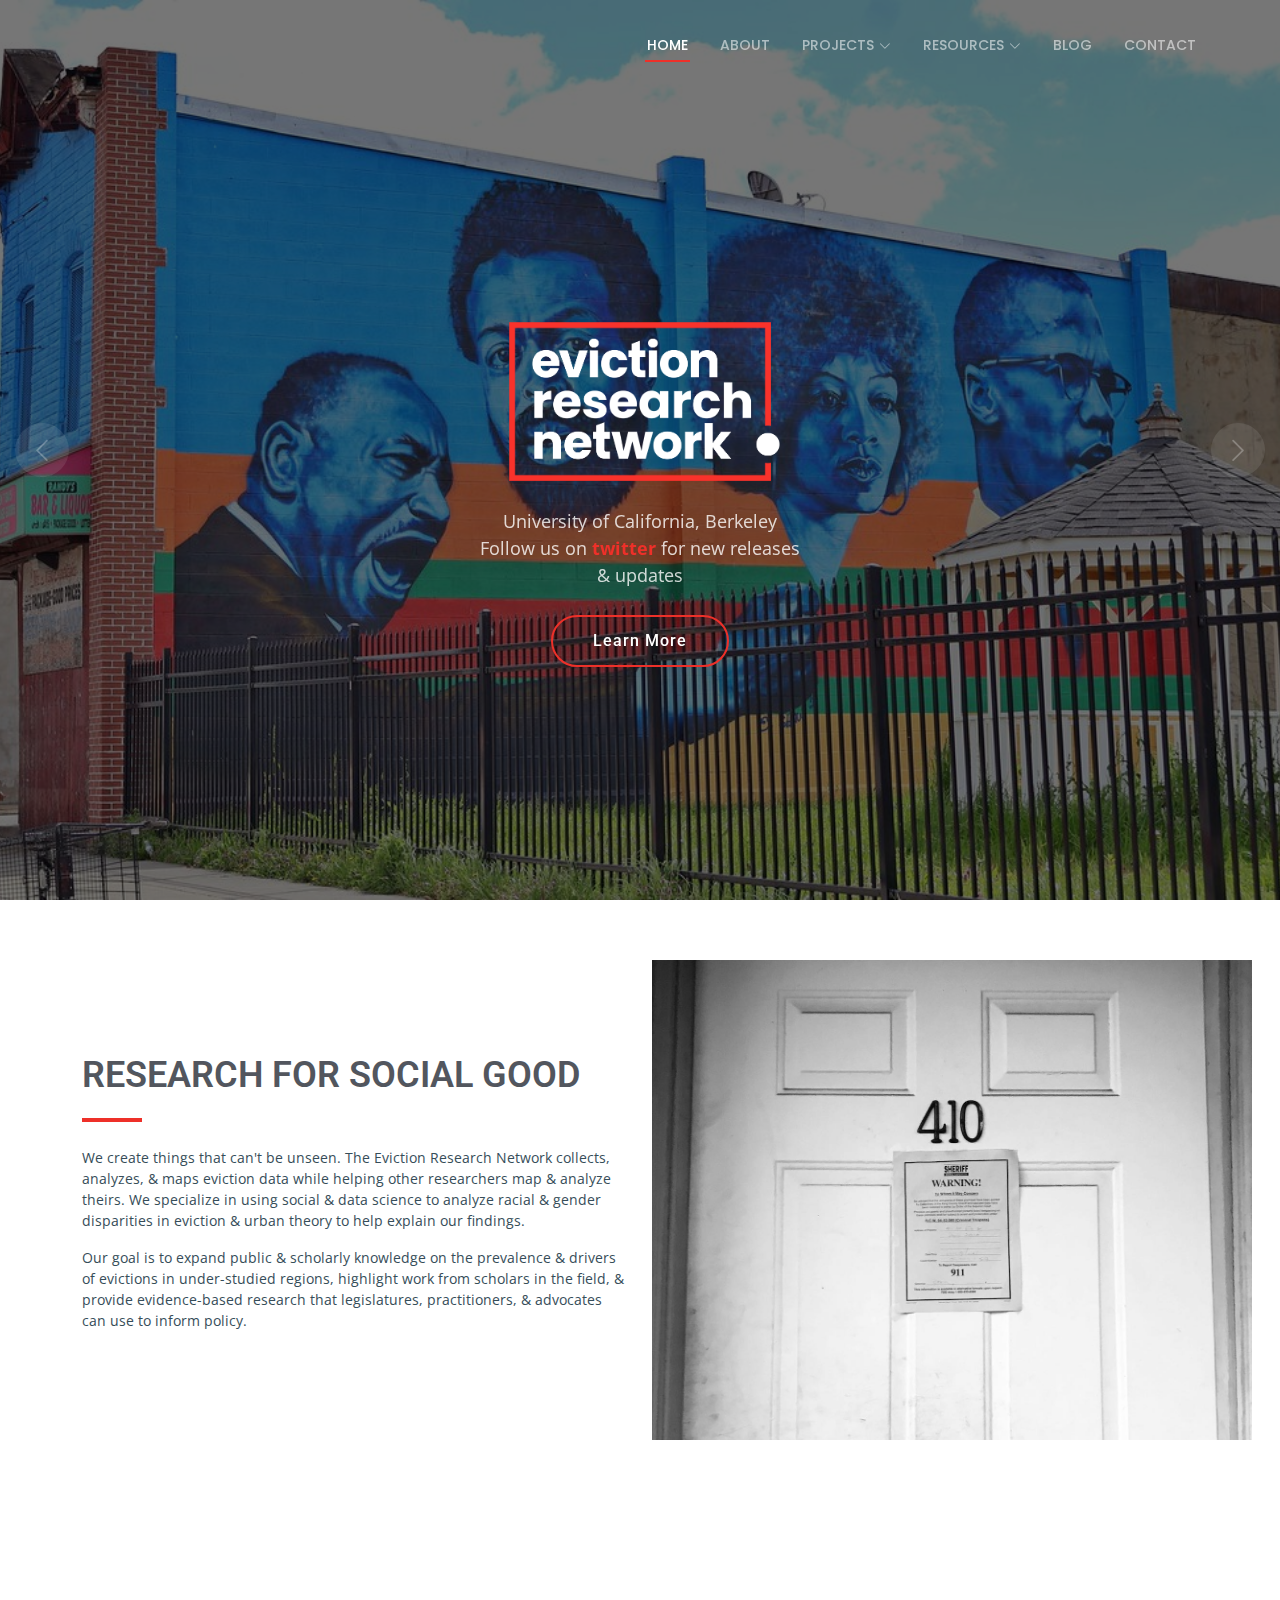
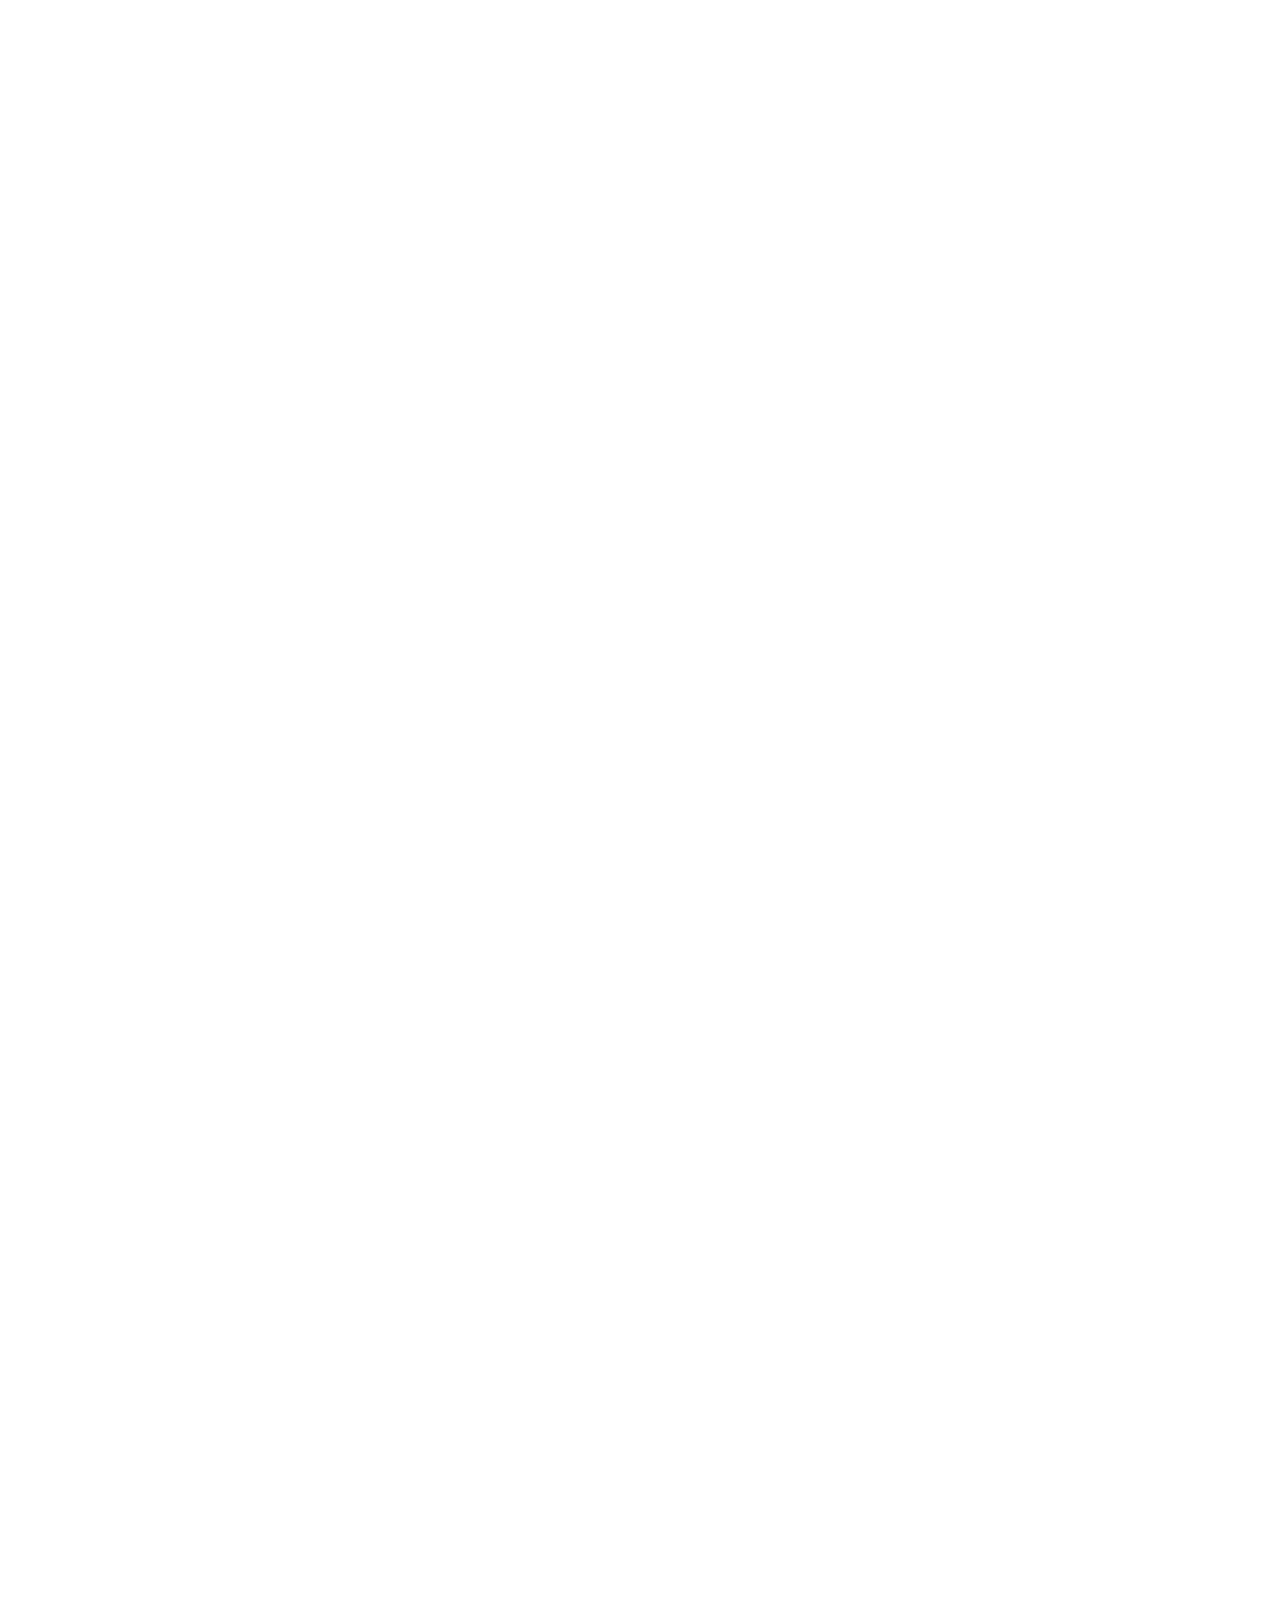
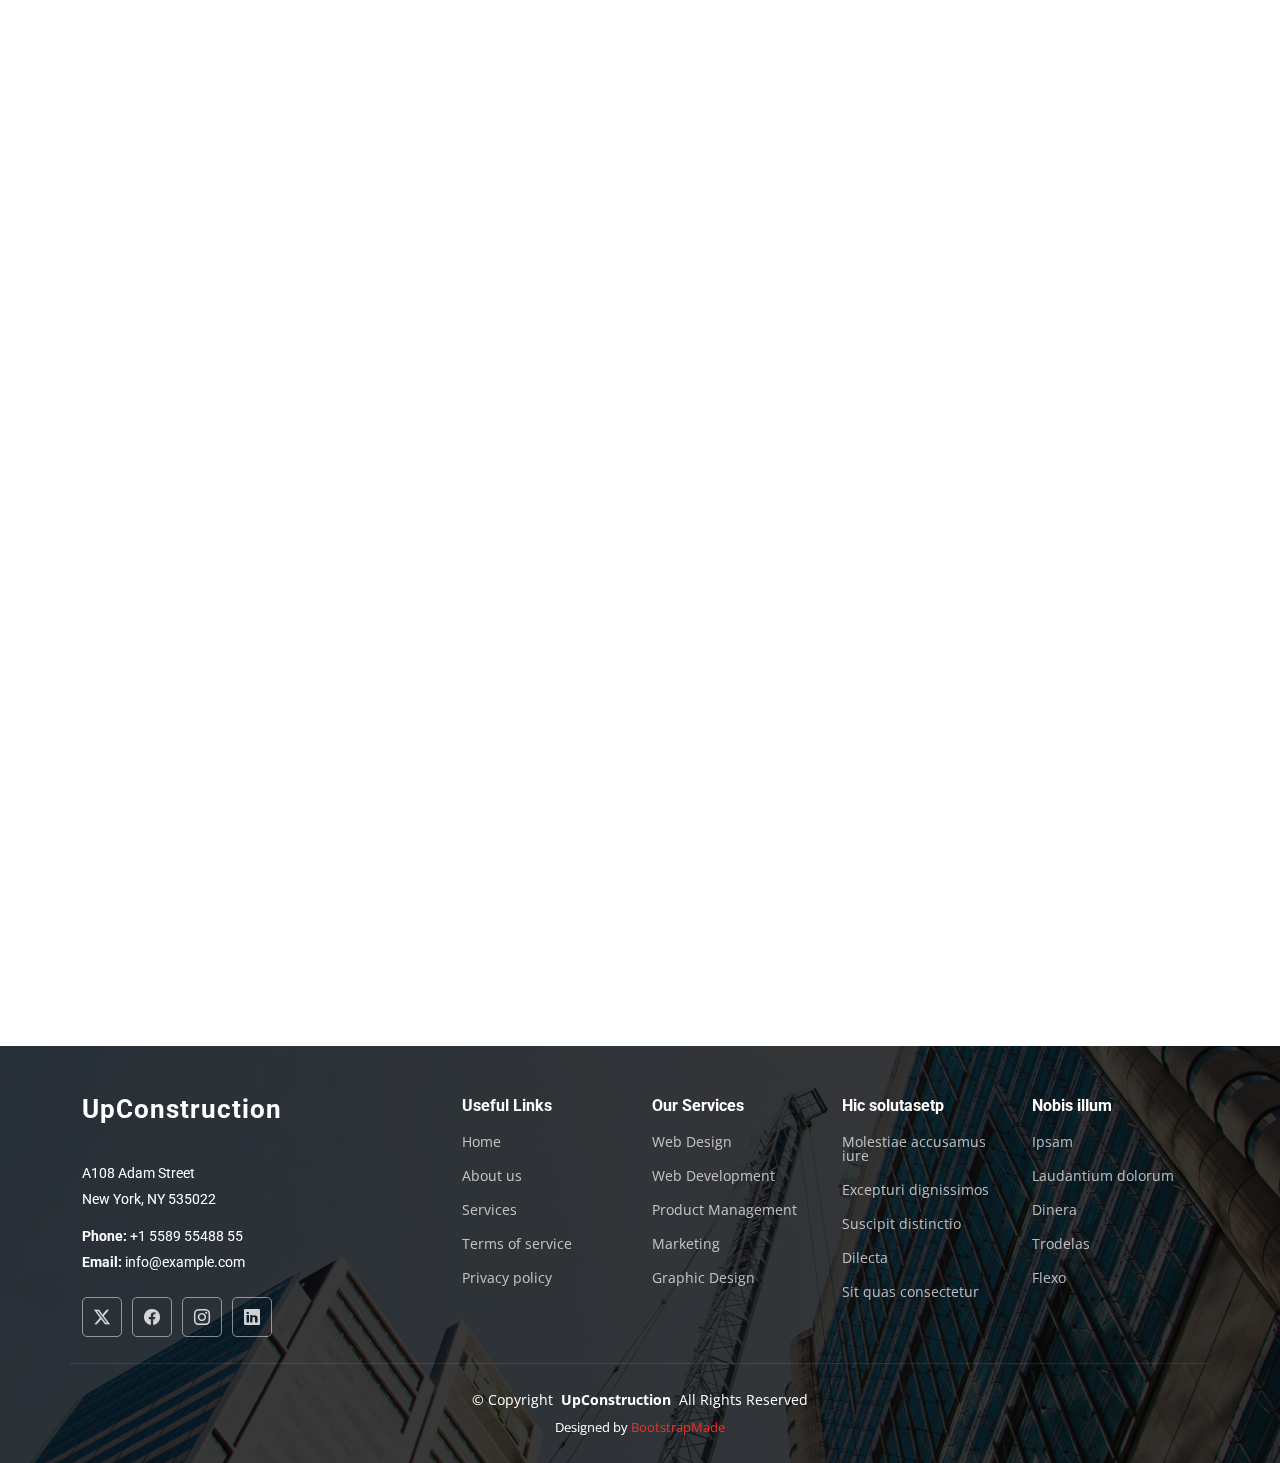
==== index.html @ a803318e "started on wa file" ====
<!DOCTYPE html>
<html lang="en">

<head>
  <meta charset="utf-8">
  <meta content="width=device-width, initial-scale=1.0" name="viewport">
  <title>Index - UpConstruction Bootstrap Template</title>
  <meta content="" name="description">
  <meta content="" name="keywords">

  <!-- Favicons -->
  <link href="assets/img/favicon.png" rel="icon">
  <link href="assets/img/apple-touch-icon.png" rel="apple-touch-icon">

  <!-- Fonts -->
  <link href="https://fonts.googleapis.com" rel="preconnect">
  <link href="https://fonts.gstatic.com" rel="preconnect" crossorigin>
  <link href="https://fonts.googleapis.com/css2?family=Roboto:ital,wght@0,100;0,300;0,400;0,500;0,700;0,900;1,100;1,300;1,400;1,500;1,700;1,900&family=Open+Sans:ital,wght@0,300;0,400;0,500;0,600;0,700;0,800;1,300;1,400;1,500;1,600;1,700;1,800&family=Poppins:ital,wght@0,100;0,200;0,300;0,400;0,500;0,600;0,700;0,800;0,900;1,100;1,200;1,300;1,400;1,500;1,600;1,700;1,800;1,900&display=swap" rel="stylesheet">

  <!-- Vendor CSS Files -->
  <link href="assets/vendor/bootstrap/css/bootstrap.min.css" rel="stylesheet">
  <link href="assets/vendor/bootstrap-icons/bootstrap-icons.css" rel="stylesheet">
  <link href="assets/vendor/aos/aos.css" rel="stylesheet">
  <link href="assets/vendor/fontawesome-free/css/all.min.css" rel="stylesheet">
  <link href="assets/vendor/glightbox/css/glightbox.min.css" rel="stylesheet">
  <link href="assets/vendor/swiper/swiper-bundle.min.css" rel="stylesheet">

  <!-- Main CSS File -->
  <link href="assets/css/main.css" rel="stylesheet">

  <!-- =======================================================
  * Template Name: UpConstruction
  * Template URL: https://bootstrapmade.com/upconstruction-bootstrap-construction-website-template/
  * Updated: Jun 29 2024 with Bootstrap v5.3.3
  * Author: BootstrapMade.com
  * License: https://bootstrapmade.com/license/
  ======================================================== -->
</head>

<body class="index-page">

  <header id="header" class="header d-flex align-items-center fixed-top">
    <div class="container-fluid container-xl position-relative d-flex align-items-center justify-content-between">

      <a href="index.html" class="logo d-flex align-items-center">
        <h1><img src="images/ern_logo/1Av2/EvictionStudy_logo_v09_1A_LOGO_BANNER.png" alt="The Eviction Research Network logo;"></h1> 
        <!-- <h1 class="sitename">Eviction Research Network</h1> <span>.</span> -->
        <!-- style="width: 200px; background-color:rgba(255, 255, 255, 0.8); border-radius: 10px -->
      </a>

      <nav id="navmenu" class="navmenu">
        <ul>
          <li><a href="index.html" class="active">Home</a></li>
          <li><a href="about.html">About</a></li>
          <li class="dropdown"><a href="#"><span>Projects</span> <i class="bi bi-chevron-down toggle-dropdown"></i></a>
            <ul>
              <li class="dropdown"><a href="#"><span>State Eviction Maps & Profiles</span> <i class="bi bi-chevron-down toggle-dropdown"></i></a>
                <ul>
                  <li><a href="#">Oregon</a></li>
                  <li><a href="#">Indiana</a></li>
                  <li><a href="#">Minnesota</a></li>
                  <li><a href="#">Delaware</a></li>
                </ul>
              </li>
              <li><a href="#">Earlier Work</a></li>
              <li><a href="#">Reports</a></li>
            </ul>
          </li>
          <li class="dropdown"><a href="#"><span>Resources</span> <i class="bi bi-chevron-down toggle-dropdown"></i></a>
            <ul>
              <li><a href="resources.html">Eviction Help</a></li>
              <li><a href="projects.html">Other Eviction Research</a></li>
            </ul>
          </li>
          <li><a href="blog.html">Blog</a></li>
          <li><a href="contact.html">Contact</a></li>
        </ul>
        <i class="mobile-nav-toggle d-xl-none bi bi-list"></i>
      </nav>

    </div>
  </header>

  <main class="main">

    <!-- Hero Section -->
    <section id="hero" class="hero section dark-background">

      <div class="info d-flex align-items-center">
        <div class="container">
          <div class="row justify-content-center" data-aos="fade-up" data-aos-delay="100">
            <div class="col-lg-6 text-center">
              <h1><img src="assetsx/ern_logo/1Av2/EvictionStudy_logo_v09_1A_LOGO_STACK_REV.png" alt="The Eviction Research Network logo" style="width: 300px;"></h1>
              <p> University of California, Berkeley
                Follow us on <b><a href="https://twitter.com/EvictionNet"  target="_blank">twitter </a></b> for new releases & updates</p>
              <a href="#get-started" class="btn-get-started">Learn More</a>
            </div>
          </div>
        </div>
      </div>

      <div id="hero-carousel" class="carousel slide" data-bs-ride="carousel" data-bs-interval="5000">

        <div class="carousel-item active">
          <img src="images/street_mural.jpg" alt="">
        </div>

        <div class="carousel-item">
          <img src="images/seattle_air.png" alt="">
        </div>

        <div class="carousel-item">
          <img src="images/GovSigningbig.jpg" alt="">
        </div>

        <div class="carousel-item">
          <img src="images/mapbig.jpg" alt="">
        </div>


        <a class="carousel-control-prev" href="#hero-carousel" role="button" data-bs-slide="prev">
          <span class="carousel-control-prev-icon bi bi-chevron-left" aria-hidden="true"></span>
        </a>

        <a class="carousel-control-next" href="#hero-carousel" role="button" data-bs-slide="next">
          <span class="carousel-control-next-icon bi bi-chevron-right" aria-hidden="true"></span>
        </a>

      </div>

    </section><!-- /Hero Section -->
    <!-- Get Started Section -->
    <section id="get-started" class="get-started section">

      <div class="container">

        <div class="row justify-content-between gy-4">

          <div class="col-lg-6 d-flex align-items-center">
            <div class="content">
              <h3>RESEARCH FOR SOCIAL GOOD</h3>
              <p>We create things that can't be unseen. The Eviction Research Network collects, analyzes, & maps eviction data while helping other researchers map & analyze theirs. We specialize in using social & data science to analyze racial & gender disparities in eviction & urban theory to help explain our findings.</p> 
              <P>Our goal is to expand public & scholarly knowledge on the prevalence & drivers of evictions in under-studied regions, highlight work from scholars in the field, & provide evidence-based research that legislatures, practitioners, & advocates can use to inform policy.</p>
            </div>
          </div>
          <div class="col-lg-6 d-flex align-items-center">
            <img src="images/bannersmall.jpg" alt="" style="width: 600px">
          </div>
<!-- 
          <div class="col-lg-5" data-aos="zoom-out" data-aos-delay="200">
            <form action="forms/quote.php" method="post" class="php-email-form">
              <h3>Get a quote</h3>
              <p>Vel nobis odio laboriosam et hic voluptatem. Inventore vitae totam. Rerum repellendus enim linead sero park flows.</p>
              <div class="row gy-3">

                <div class="col-12">
                  <input type="text" name="name" class="form-control" placeholder="Name" required="">
                </div>

                <div class="col-12 ">
                  <input type="email" class="form-control" name="email" placeholder="Email" required="">
                </div>

                <div class="col-12">
                  <input type="text" class="form-control" name="phone" placeholder="Phone" required="">
                </div>

                <div class="col-12">
                  <textarea class="form-control" name="message" rows="6" placeholder="Message" required=""></textarea>
                </div>

                <div class="col-12 text-center">
                  <div class="loading">Loading</div>
                  <div class="error-message"></div>
                  <div class="sent-message">Your quote request has been sent successfully. Thank you!</div>

                  <button type="submit">Get a quote</button>
                </div>

              </div>
            </form>
          </div>  
        </div>

      </div>
    -->
    </section><!-- /Get Started Section -->

    <section id="alt-services" class="alt-services section">
      <div class="container section-title" data-aos="fade-up">
        <h2>State Eviction Maps & Profiles</h2>
        <br>
      <div class="container">
         
        <div class="row justify-content-around gy-4">
           <iframe  class="features-image col-lg-6" src="maps/us_map.html" frameborder="0" scrolling="yes" onload="resizeIframe(this)"></iframe>

          <div class="col-lg-5 d-flex flex-column justify-content-center" data-aos="fade-up" data-aos-delay="200">


            <div class="icon-box d-flex position-relative" data-aos="fade-up" data-aos-delay="300">
              <i class="bi bi-patch-check flex-shrink-0"></i>
              <div>
                <h4><a href="" class="stretched-link">Delaware</a></h4>
                <p></p>
              </div>
            </div><!-- End Icon Box -->

            <div class="icon-box d-flex position-relative" data-aos="fade-up" data-aos-delay="400">
               <i class="bi bi-brightness-high flex-shrink-0"></i>
              <div>
                 <h4><a href="" class="stretched-link">Indiana</a></h4>
                <p></p>
              </div>
            </div><!-- End Icon Box -->

            <div class="icon-box d-flex position-relative" data-aos="fade-up" data-aos-delay="500">
              <i class="bi bi-brightness-high flex-shrink-0"></i>
              <div>
                <h4><a href="" class="stretched-link">Minnesota</a></h4>
                 <p></p>
              </div>
            </div><!-- End Icon Box -->

            <div class="icon-box d-flex position-relative" data-aos="fade-up" data-aos-delay="600">
              <i class="bi bi-easel flex-shrink-0"></i>
              <div>
                <h4><a href="" class="stretched-link">Oregon</a></h4>
                <p></p>
              </div>
            </div><!-- End Icon Box -->

          </div>
        </div>

      </div>

    </section>
      <!-- <div class="col-12 text-center">
        <iframe width="100%" height="350" style="width: 700px" src="maps/us_map.html" frameborder="0" scrolling="yes" onload="resizeIframe(this)"></iframe>
        <!- <img src="images/map.png" alt="" /> 
      </div>
      <div class="container">

        <div class="row gy-4">

          <div class="col-lg-6" data-aos="fade-up" data-aos-delay="100">
            <div class="card-item">
              <div class="row">
                <div class="col-xl-5">
                  <div class="card-bg"><img src="assets/img/constructions-1.jpg" alt=""></div>
                </div>
                <div class="col-xl-7 d-flex align-items-center">
                  <div class="card-body">
                    <h4 class="card-title">Oregon</h4>
                    <p>put link and maybe a fun fact from the state here</p>
                  </div>
                </div>
              </div>
            </div>
          </div><!-- End Card Item 

          <div class="col-lg-6" data-aos="fade-up" data-aos-delay="200">
            <div class="card-item">
              <div class="row">
                <div class="col-xl-5">
                  <div class="card-bg"><img src="assets/img/constructions-2.jpg" alt=""></div>
                </div>
                <div class="col-xl-7 d-flex align-items-center">
                  <div class="card-body">
                    <h4 class="card-title">Indiana</h4>
                    <p>put link and maybe a fun fact from the state here</p>
                  </div>
                </div>
              </div>
            </div>
          </div><!-- End Card Item 

          <div class="col-lg-6" data-aos="fade-up" data-aos-delay="300">
            <div class="card-item">
              <div class="row">
                <div class="col-xl-5">
                  <div class="card-bg"><img src="assets/img/constructions-3.jpg" alt=""></div>
                </div>
                <div class="col-xl-7 d-flex align-items-center">
                  <div class="card-body">
                    <h4 class="card-title">Minnesota</h4>
                    <p>put link and maybe a fun fact from the state here</p>
                  </div>
                </div>
              </div>
            </div>
          </div><!-- End Card Item 

          <div class="col-lg-6" data-aos="fade-up" data-aos-delay="400">
            <div class="card-item">
              <div class="row">
                <div class="col-xl-5">
                  <div class="card-bg"><img src="assets/img/constructions-4.jpg" alt=""></div>
                </div>
                <div class="col-xl-7 d-flex align-items-center">
                  <div class="card-body">
                    <h4 class="card-title">Delaware</h4>
                    <p>put link and maybe a fun fact from the state here</p>
                  </div>
                </div>
              </div>
            </div>
          </div><!-- End Card Item 

        </div>

      </div>

    </section>/Constructions Section -->

    <!-- Testimonials Section -->
    <section id="testimonials" class="testimonials section">

      <!-- Section Title -->
      <div class="container section-title" data-aos="fade-up">
        <h2>Stats that will blow your mind</h2>
        <p>We could put facts/graphs here that you would like to showcase. And come up with a more professional title haha</p>
      </div><!-- End Section Title -->

      <div class="container" data-aos="fade-up" data-aos-delay="100">

        <div class="swiper init-swiper">
          <script type="application/json" class="swiper-config">
            {
              "loop": true,
              "speed": 600,
              "autoplay": {
                "delay": 5000
              },
              "slidesPerView": "auto",
              "pagination": {
                "el": ".swiper-pagination",
                "type": "bullets",
                "clickable": true
              },
              "breakpoints": {
                "320": {
                  "slidesPerView": 1,
                  "spaceBetween": 40
                },
                "1200": {
                  "slidesPerView": 2,
                  "spaceBetween": 20
                }
              }
            }
          </script>
          <div class="swiper-wrapper">

            <div class="swiper-slide">
              <div class="testimonial-wrap">
                <div class="testimonial-item">
                  <img src="assets/img/testimonials/testimonials-1.jpg" class="testimonial-img" alt="">
                  <h3>Saul Goodman</h3>
                  <h4>Ceo &amp; Founder</h4>
                  <div class="stars">
                    <i class="bi bi-star-fill"></i><i class="bi bi-star-fill"></i><i class="bi bi-star-fill"></i><i class="bi bi-star-fill"></i><i class="bi bi-star-fill"></i>
                  </div>
                  <p>
                    <i class="bi bi-quote quote-icon-left"></i>
                    <span>Proin iaculis purus consequat sem cure digni ssim donec porttitora entum suscipit rhoncus. Accusantium quam, ultricies eget id, aliquam eget nibh et. Maecen aliquam, risus at semper.</span>
                    <i class="bi bi-quote quote-icon-right"></i>
                  </p>
                </div>
              </div>
            </div><!-- End testimonial item -->

            <div class="swiper-slide">
              <div class="testimonial-wrap">
                <div class="testimonial-item">
                  <img src="assets/img/testimonials/testimonials-2.jpg" class="testimonial-img" alt="">
                  <h3>Sara Wilsson</h3>
                  <h4>Designer</h4>
                  <div class="stars">
                    <i class="bi bi-star-fill"></i><i class="bi bi-star-fill"></i><i class="bi bi-star-fill"></i><i class="bi bi-star-fill"></i><i class="bi bi-star-fill"></i>
                  </div>
                  <p>
                    <i class="bi bi-quote quote-icon-left"></i>
                    <span>Export tempor illum tamen malis malis eram quae irure esse labore quem cillum quid cillum eram malis quorum velit fore eram velit sunt aliqua noster fugiat irure amet legam anim culpa.</span>
                    <i class="bi bi-quote quote-icon-right"></i>
                  </p>
                </div>
              </div>
            </div><!-- End testimonial item -->

            <div class="swiper-slide">
              <div class="testimonial-wrap">
                <div class="testimonial-item">
                  <img src="assets/img/testimonials/testimonials-3.jpg" class="testimonial-img" alt="">
                  <h3>Jena Karlis</h3>
                  <h4>Store Owner</h4>
                  <div class="stars">
                    <i class="bi bi-star-fill"></i><i class="bi bi-star-fill"></i><i class="bi bi-star-fill"></i><i class="bi bi-star-fill"></i><i class="bi bi-star-fill"></i>
                  </div>
                  <p>
                    <i class="bi bi-quote quote-icon-left"></i>
                    <span>Enim nisi quem export duis labore cillum quae magna enim sint quorum nulla quem veniam duis minim tempor labore quem eram duis noster aute amet eram fore quis sint minim.</span>
                    <i class="bi bi-quote quote-icon-right"></i>
                  </p>
                </div>
              </div>
            </div><!-- End testimonial item -->

            <div class="swiper-slide">
              <div class="testimonial-wrap">
                <div class="testimonial-item">
                  <img src="assets/img/testimonials/testimonials-4.jpg" class="testimonial-img" alt="">
                  <h3>Matt Brandon</h3>
                  <h4>Freelancer</h4>
                  <div class="stars">
                    <i class="bi bi-star-fill"></i><i class="bi bi-star-fill"></i><i class="bi bi-star-fill"></i><i class="bi bi-star-fill"></i><i class="bi bi-star-fill"></i>
                  </div>
                  <p>
                    <i class="bi bi-quote quote-icon-left"></i>
                    <span>Fugiat enim eram quae cillum dolore dolor amet nulla culpa multos export minim fugiat minim velit minim dolor enim duis veniam ipsum anim magna sunt elit fore quem dolore labore illum veniam.</span>
                    <i class="bi bi-quote quote-icon-right"></i>
                  </p>
                </div>
              </div>
            </div><!-- End testimonial item -->

            <div class="swiper-slide">
              <div class="testimonial-wrap">
                <div class="testimonial-item">
                  <img src="assets/img/testimonials/testimonials-5.jpg" class="testimonial-img" alt="">
                  <h3>John Larson</h3>
                  <h4>Entrepreneur</h4>
                  <div class="stars">
                    <i class="bi bi-star-fill"></i><i class="bi bi-star-fill"></i><i class="bi bi-star-fill"></i><i class="bi bi-star-fill"></i><i class="bi bi-star-fill"></i>
                  </div>
                  <p>
                    <i class="bi bi-quote quote-icon-left"></i>
                    <span>Quis quorum aliqua sint quem legam fore sunt eram irure aliqua veniam tempor noster veniam enim culpa labore duis sunt culpa nulla illum cillum fugiat legam esse veniam culpa fore nisi cillum quid.</span>
                    <i class="bi bi-quote quote-icon-right"></i>
                  </p>
                </div>
              </div>
            </div><!-- End testimonial item -->

          </div>
          <div class="swiper-pagination"></div>
        </div>

      </div>

    </section><!-- /Testimonials Section -->
    
    
    <!-- Features Section -->

    <section id="features" class="features section">
      <div class="container section-title" data-aos="fade-up">
        <h2>Methodology</h2></div>
      <div class="container">
        <div class="row justify-content-between gy-4">
        <!-- <div class="row justify-content-between gy-4"> <div class="col-lg-6 d-flex align-items-center -->
          
        <ul class="nav nav-tabs row  g-2 d-flex" data-aos="fade-up" data-aos-delay="100" role="tablist">

          <li class="nav-item col-2" role="presentation">
            <a class="nav-link active show" data-bs-toggle="tab" data-bs-target="#features-tab-1" aria-selected="true" role="tab">
              <h4>Data Providers</h4>
            </a>
          </li><!-- End tab nav item -->

          <li class="nav-item col-2" role="presentation">
            <a class="nav-link" data-bs-toggle="tab" data-bs-target="#features-tab-2" aria-selected="false" tabindex="-1" role="tab">
              <h4>Geocoding</h4>
            </a><!-- End tab nav item -->

          </li>
          <li class="nav-item col-3" role="presentation">
            <a class="nav-link" data-bs-toggle="tab" data-bs-target="#features-tab-3" aria-selected="false" tabindex="-1" role="tab">
              <h4>Defendant Name Cleaning</h4>
            </a>
          </li><!-- End tab nav item -->

          <li class="nav-item col-3" role="presentation">
            <a class="nav-link" data-bs-toggle="tab" data-bs-target="#features-tab-4" aria-selected="false" tabindex="-1" role="tab">
              <h4>Demographic Estimation</h4>
            </a>
          </li><!-- End tab nav item -->

          <li class="nav-item col-2" role="presentation">
            <a class="nav-link" data-bs-toggle="tab" data-bs-target="#features-tab-5" aria-selected="false" tabindex="-1" role="tab">
              <h4>Deduplication</h4>
            </a>
          </li><!-- End tab nav item -->

        </ul>

        <div class="tab-content" data-aos="fade-up" data-aos-delay="200">

          <div class="tab-pane fade active show" id="features-tab-1" role="tabpanel">
            <div class="row">
              <div class="col-lg-6 order-2 order-lg-1 mt-3 mt-lg-0 d-flex flex-column justify-content-center">
                <h3>Data Providers</h3>
                <!-- <p class="fst-italic"> 
                  description here on geocoding and geographic redistribution
                </p> -->
                <ul>
                  <li><i class="bi bi-chevron-right"></i> <span>Legal Services Corporation</span></li>
                  <li><i class="bi bi-chevron-right"></i> <span>Portland State University</span></li>
                  <li><i class="bi bi-chevron-right"></i> <span>Chicago Legal Aid / ACLU</span></li>
                  <li><i class="bi bi-chevron-right"></i> <span>Baltimore City Sheriff's Department</span></li>
                  <li><i class="bi bi-chevron-right"></i> <span>Washington State unlawful detainer data</span></li>
                </ul>
              </div>
              <div class="col-lg-6 order-1 order-lg-2 text-center">
                <img src="assets/img/features-1.jpg" alt="" class="img-fluid">
              </div>
            </div>
          </div><!-- End tab content item -->

          <div class="tab-pane fade" id="features-tab-2" role="tabpanel">
            <div class="row">
              <div class="col-lg-6 order-2 order-lg-1 mt-3 mt-lg-0 d-flex flex-column justify-content-center">
                <h3>Geocoding & Geographic "Redistribution"</h3>
                <p class="fst-italic">
                  Geocoding is the process of creating spatial data by establishing the latitude and longitude of individual addresses. 
                </p>
                <ul>
                  <li><i class="bi bi-chevron-right"></i> <span>The quality and specificity of the address field provided in the original data varied</span></li>
                  <li><i class="bi bi-chevron-right"></i> <span>For each county within a state, we determined the geographic scale (census tract, zip code, or county) at which the plurality of eviction cases were available</span></li>
                </ul>
              </div>
              <div class="col-lg-6 order-1 order-lg-2 text-center">
                <img src="images/mapbig.jpg" alt="" class="img-fluid">
              </div>
            </div>
          </div><!-- End tab content item -->

          <div class="tab-pane fade" id="features-tab-3" role="tabpanel">
            <div class="row">
              <div class="col-lg-6 order-2 order-lg-1 mt-3 mt-lg-0 d-flex flex-column justify-content-center">
                <h3>Defendant Name Cleaning</h3>
                <p>
                  String manipulation methods were used to clean and extract the first and last names of individual defendants
                </p>
                <ul>
                  <li><i class="bi bi-chevron-right"></i> <span> For these state profiles, we are only interested in analyzing evictions of individual households, not commercial evictions.</span></li>
                </ul>
              </div>
              <div class="col-lg-6 order-1 order-lg-2 text-center">
                <img src="images/row_houses.jpg" alt="" class="img-fluid">
              </div>
            </div>
          </div><!-- End tab content item -->

          <div class="tab-pane fade" id="features-tab-4" role="tabpanel">
            <div class="row">
              <div class="col-lg-6 order-2 order-lg-1 mt-3 mt-lg-0 d-flex flex-column justify-content-center">
                <h3>Demographic Estimation</h3>
                <p class="fst-italic">
                  The race of each defendant was estimated with their name and Census data using a Bayesian prediction model.
                  <ul>
                    <li><span>Our model examines the racial likelihood of frequently occurring surnames within Census name data and the racial composition for each neighborhood to compute the predicted probability of each racial category (White, Black, Latine, Asian, or other) for any given individual.</span></li>
                  </ul>
                  <ul>
                    <lil></span>This information was ued to:</span></li>
                  <li><i class="bi bi-chevron-right"></i> <span>Predict number of evictions for each racial group</span></li>
                  <li><i class="bi bi-chevron-right"></i> <span>Proportion of evictions filed against each racial group</span></li>
                  <li><i class="bi bi-chevron-right"></i> <span>Number of evictions for each racial group</span></li>
                  <li><i class="bi bi-chevron-right"></i> <span>Eviction rates by race, or the share of renters in each racial group</span></li>
                  </ul>
                </p>
                
              </div>
              <div class="col-lg-6 order-1 order-lg-2 text-center">
                <img src="assets/img/features-4.jpg" alt="" class="img-fluid">
              </div>
            </div>
          </div><!-- End tab content item -->

          <div class="tab-pane fade" id="features-tab-5" role="tabpanel">
            <div class="row">
              <div class="col-lg-6 order-2 order-lg-1 mt-3 mt-lg-0 d-flex flex-column justify-content-center">
                <h3>Deduplication</h3>
                <p>
                  There were some instances of rows in a dataset having identical name and address but different date, state, and case ID. Presumably, these cases do not represent multiple separate evictions, but a single case being entered into the court's system at different points in time.
                </p>
                <ul>
                  <li><i class="bi bi-chevron-right"></i> <span>Tract-level data was deduplicated when valid defendant names and addresses were available, keeping the earliest row for each unique name and address</span></li>
                  <li><i class="bi bi-chevron-right"></i> <span>Deduplication was generally not be done for county-level data because the datasets did not contain enough information</span></li>
                </ul>
              </div>
              <div class="col-lg-6 order-1 order-lg-2 text-center">
                <img src="assets/img/features-4.jpg" alt="" class="img-fluid">
              </div>
            </div>
          </div><!-- End tab content item -->

        </div>

      </div>

    </section><!-- /Features Section -->

    <!-- Recent Blog Posts Section -->
    <section id="recent-blog-posts" class="recent-blog-posts section">

      <!-- Section Title -->
      <div class="container section-title" data-aos="fade-up">
        <h2>Recent Blog Posts</h2>
        <p>Necessitatibus eius consequatur ex aliquid fuga eum quidem sint consectetur velit</p>
      </div><!-- End Section Title -->

      <div class="container">

        <div class="row gy-5">

          <div class="col-xl-4 col-md-6">
            <div class="post-item position-relative h-100" data-aos="fade-up" data-aos-delay="100">

              <div class="post-img position-relative overflow-hidden">
                <img src="assets/img/blog/blog-1.jpg" class="img-fluid" alt="">
                <span class="post-date">December 12</span>
              </div>

              <div class="post-content d-flex flex-column">

                <h3 class="post-title">Eum ad dolor et. Autem aut fugiat debitis</h3>

                <div class="meta d-flex align-items-center">
                  <div class="d-flex align-items-center">
                    <i class="bi bi-person"></i> <span class="ps-2">Julia Parker</span>
                  </div>
                  <span class="px-3 text-black-50">/</span>
                  <div class="d-flex align-items-center">
                    <i class="bi bi-folder2"></i> <span class="ps-2">Politics</span>
                  </div>
                </div>

                <hr>

                <a href="blog-details.html" class="readmore stretched-link"><span>Read More</span><i class="bi bi-arrow-right"></i></a>

              </div>

            </div>
          </div><!-- End post item -->

          <div class="col-xl-4 col-md-6">
            <div class="post-item position-relative h-100" data-aos="fade-up" data-aos-delay="200">

              <div class="post-img position-relative overflow-hidden">
                <img src="assets/img/blog/blog-2.jpg" class="img-fluid" alt="">
                <span class="post-date">July 17</span>
              </div>

              <div class="post-content d-flex flex-column">

                <h3 class="post-title">Et repellendus molestiae qui est sed omnis</h3>

                <div class="meta d-flex align-items-center">
                  <div class="d-flex align-items-center">
                    <i class="bi bi-person"></i> <span class="ps-2">Mario Douglas</span>
                  </div>
                  <span class="px-3 text-black-50">/</span>
                  <div class="d-flex align-items-center">
                    <i class="bi bi-folder2"></i> <span class="ps-2">Sports</span>
                  </div>
                </div>

                <hr>

                <a href="blog-details.html" class="readmore stretched-link"><span>Read More</span><i class="bi bi-arrow-right"></i></a>

              </div>

            </div>
          </div><!-- End post item -->

          <div class="col-xl-4 col-md-6" data-aos="fade-up" data-aos-delay="300">
            <div class="post-item position-relative h-100">

              <div class="post-img position-relative overflow-hidden">
                <img src="assets/img/blog/blog-3.jpg" class="img-fluid" alt="">
                <span class="post-date">September 05</span>
              </div>

              <div class="post-content d-flex flex-column">

                <h3 class="post-title">Quia assumenda est et veritati tirana ploder</h3>

                <div class="meta d-flex align-items-center">
                  <div class="d-flex align-items-center">
                    <i class="bi bi-person"></i> <span class="ps-2">Lisa Hunter</span>
                  </div>
                  <span class="px-3 text-black-50">/</span>
                  <div class="d-flex align-items-center">
                    <i class="bi bi-folder2"></i> <span class="ps-2">Economics</span>
                  </div>
                </div>

                <hr>

                <a href="blog-details.html" class="readmore stretched-link"><span>Read More</span><i class="bi bi-arrow-right"></i></a>

              </div>

            </div>
          </div><!-- End post item -->

        </div>

      </div>

    </section><!-- /Recent Blog Posts Section -->

        <!-- Services Section -->
        <!--
        <section id="services" class="services section light-background">

          !-- Section Title --
          <div class="container section-title" data-aos="fade-up">
            <h2>Resources</h2>
            <p>Links to organizations that provide help to households facing eviction</p>
          </div>!-- End Section Title --
    
          <div class="container">
    
            <div class="row gy-4">
    
              <div class="col-lg-4 col-md-6" data-aos="fade-up" data-aos-delay="100">
                <div class="service-item  position-relative">
                  <div class="icon">
                    <i class="fa-solid fa-mountain-city"></i>
                  </div>
                  <h3>Delaware</h3>
                  <p>Provident nihil minus qui consequatur non omnis maiores. Eos accusantium minus dolores iure perferendis tempore et consequatur.</p>
                  <a href="#" class="readmore stretched-link">Read more <i class="bi bi-arrow-right"></i></a>
                </div>
              </div>!-- End Service Item --
    
              <div class="col-lg-4 col-md-6" data-aos="fade-up" data-aos-delay="200">
                <div class="service-item position-relative">
                  <div class="icon">
                    <i class="fa-solid fa-arrow-up-from-ground-water"></i>
                  </div>
                  <h3>Illinois</h3>
                  <p>Ut autem aut autem non a. Sint sint sit facilis nam iusto sint. Libero corrupti neque eum hic non ut nesciunt dolorem.</p>
                  <a href="#" class="readmore stretched-link">Read more <i class="bi bi-arrow-right"></i></a>
                </div>
              </div>!-- End Service Item --
    
              <div class="col-lg-4 col-md-6" data-aos="fade-up" data-aos-delay="300">
                <div class="service-item position-relative">
                  <div class="icon">
                    <i class="fa-solid fa-compass-drafting"></i>
                  </div>
                  <h3>Indiana</h3>
                  <p>Ut excepturi voluptatem nisi sed. Quidem fuga consequatur. Minus ea aut. Vel qui id voluptas adipisci eos earum corrupti.</p>
                  <a href="#" class="readmore stretched-link">Read more <i class="bi bi-arrow-right"></i></a>
                </div>
              </div>!-- End Service Item --
    
              <div class="col-lg-4 col-md-6" data-aos="fade-up" data-aos-delay="400">
                <div class="service-item position-relative">
                  <div class="icon">
                    <i class="fa-solid fa-trowel-bricks"></i>
                  </div>
                  <h3>Minnesota</h3>
                  <p>Non et temporibus minus omnis sed dolor esse consequatur. Cupiditate sed error ea fuga sit provident adipisci neque.</p>
                  <a href="#" class="readmore stretched-link">Read more <i class="bi bi-arrow-right"></i></a>
                </div>
              </div>!-- End Service Item --
    
              <div class="col-lg-4 col-md-6" data-aos="fade-up" data-aos-delay="500">
                <div class="service-item position-relative">
                  <div class="icon">
                    <i class="fa-solid fa-helmet-safety"></i>
                  </div>
                  <h3>Missouri</h3>
                  <p>Cumque et suscipit saepe. Est maiores autem enim facilis ut aut ipsam corporis aut. Sed animi at autem alias eius labore.</p>
                  <a href="#" class="readmore stretched-link">Read more <i class="bi bi-arrow-right"></i></a>
                </div>
              </div>!-- End Service Item --
    
              <div class="col-lg-4 col-md-6" data-aos="fade-up" data-aos-delay="600">
                <div class="service-item position-relative">
                  <div class="icon">
                    <i class="fa-solid fa-arrow-up-from-ground-water"></i>
                  </div>
                  <h3>Pennsylvania</h3>
                  <p>Hic molestias ea quibusdam eos. Fugiat enim doloremque aut neque non et debitis iure. Corrupti recusandae ducimus enim.</p>
                  <a href="#" class="readmore stretched-link">Read more <i class="bi bi-arrow-right"></i></a>
                </div>
              </div>!-- End Service Item --
    
              <div class="col-lg-4 col-md-6" data-aos="fade-up" data-aos-delay="600">
                <div class="service-item position-relative">
                  <div class="icon">
                    <i class="fa-solid fa-arrow-up-from-ground-water"></i>
                  </div>
                  <h3>National</h3>
                  <p>Hic molestias ea quibusdam eos. Fugiat enim doloremque aut neque non et debitis iure. Corrupti recusandae ducimus enim.</p>
                  <a href="#" class="readmore stretched-link">Read more <i class="bi bi-arrow-right"></i></a>
                </div>
              </div>!-- End Service Item --
    
            </div>
    
          </div>
    
        </section>!-- /Services Section --
      -->
  </main>

  <footer id="footer" class="footer dark-background">

    <div class="container footer-top">
      <div class="row gy-4">
        <div class="col-lg-4 col-md-6 footer-about">
          <a href="index.html" class="logo d-flex align-items-center">
            <span class="sitename">UpConstruction</span>
          </a>
          <div class="footer-contact pt-3">
            <p>A108 Adam Street</p>
            <p>New York, NY 535022</p>
            <p class="mt-3"><strong>Phone:</strong> <span>+1 5589 55488 55</span></p>
            <p><strong>Email:</strong> <span>info@example.com</span></p>
          </div>
          <div class="social-links d-flex mt-4">
            <a href=""><i class="bi bi-twitter-x"></i></a>
            <a href=""><i class="bi bi-facebook"></i></a>
            <a href=""><i class="bi bi-instagram"></i></a>
            <a href=""><i class="bi bi-linkedin"></i></a>
          </div>
        </div>

        <div class="col-lg-2 col-md-3 footer-links">
          <h4>Useful Links</h4>
          <ul>
            <li><a href="#">Home</a></li>
            <li><a href="#">About us</a></li>
            <li><a href="#">Services</a></li>
            <li><a href="#">Terms of service</a></li>
            <li><a href="#">Privacy policy</a></li>
          </ul>
        </div>

        <div class="col-lg-2 col-md-3 footer-links">
          <h4>Our Services</h4>
          <ul>
            <li><a href="#">Web Design</a></li>
            <li><a href="#">Web Development</a></li>
            <li><a href="#">Product Management</a></li>
            <li><a href="#">Marketing</a></li>
            <li><a href="#">Graphic Design</a></li>
          </ul>
        </div>

        <div class="col-lg-2 col-md-3 footer-links">
          <h4>Hic solutasetp</h4>
          <ul>
            <li><a href="#">Molestiae accusamus iure</a></li>
            <li><a href="#">Excepturi dignissimos</a></li>
            <li><a href="#">Suscipit distinctio</a></li>
            <li><a href="#">Dilecta</a></li>
            <li><a href="#">Sit quas consectetur</a></li>
          </ul>
        </div>

        <div class="col-lg-2 col-md-3 footer-links">
          <h4>Nobis illum</h4>
          <ul>
            <li><a href="#">Ipsam</a></li>
            <li><a href="#">Laudantium dolorum</a></li>
            <li><a href="#">Dinera</a></li>
            <li><a href="#">Trodelas</a></li>
            <li><a href="#">Flexo</a></li>
          </ul>
        </div>

      </div>
    </div>

    <div class="container copyright text-center mt-4">
      <p>© <span>Copyright</span> <strong class="px-1 sitename">UpConstruction</strong> <span>All Rights Reserved</span></p>
      <div class="credits">
        <!-- All the links in the footer should remain intact. -->
        <!-- You can delete the links only if you've purchased the pro version. -->
        <!-- Licensing information: https://bootstrapmade.com/license/ -->
        <!-- Purchase the pro version with working PHP/AJAX contact form: [buy-url] -->
        Designed by <a href="https://bootstrapmade.com/">BootstrapMade</a>
      </div>
    </div>

  </footer>

  <!-- Scroll Top -->
  <a href="#" id="scroll-top" class="scroll-top d-flex align-items-center justify-content-center"><i class="bi bi-arrow-up-short"></i></a>

  <!-- Preloader -->
  <div id="preloader"></div>

  <!-- Vendor JS Files -->
  <script src="assets/vendor/bootstrap/js/bootstrap.bundle.min.js"></script>
  <script src="assets/vendor/php-email-form/validate.js"></script>
  <script src="assets/vendor/aos/aos.js"></script>
  <script src="assets/vendor/glightbox/js/glightbox.min.js"></script>
  <script src="assets/vendor/imagesloaded/imagesloaded.pkgd.min.js"></script>
  <script src="assets/vendor/isotope-layout/isotope.pkgd.min.js"></script>
  <script src="assets/vendor/swiper/swiper-bundle.min.js"></script>
  <script src="assets/vendor/purecounter/purecounter_vanilla.js"></script>

  <!-- Main JS File -->
  <script src="assets/js/main.js"></script>

</body>

</html>
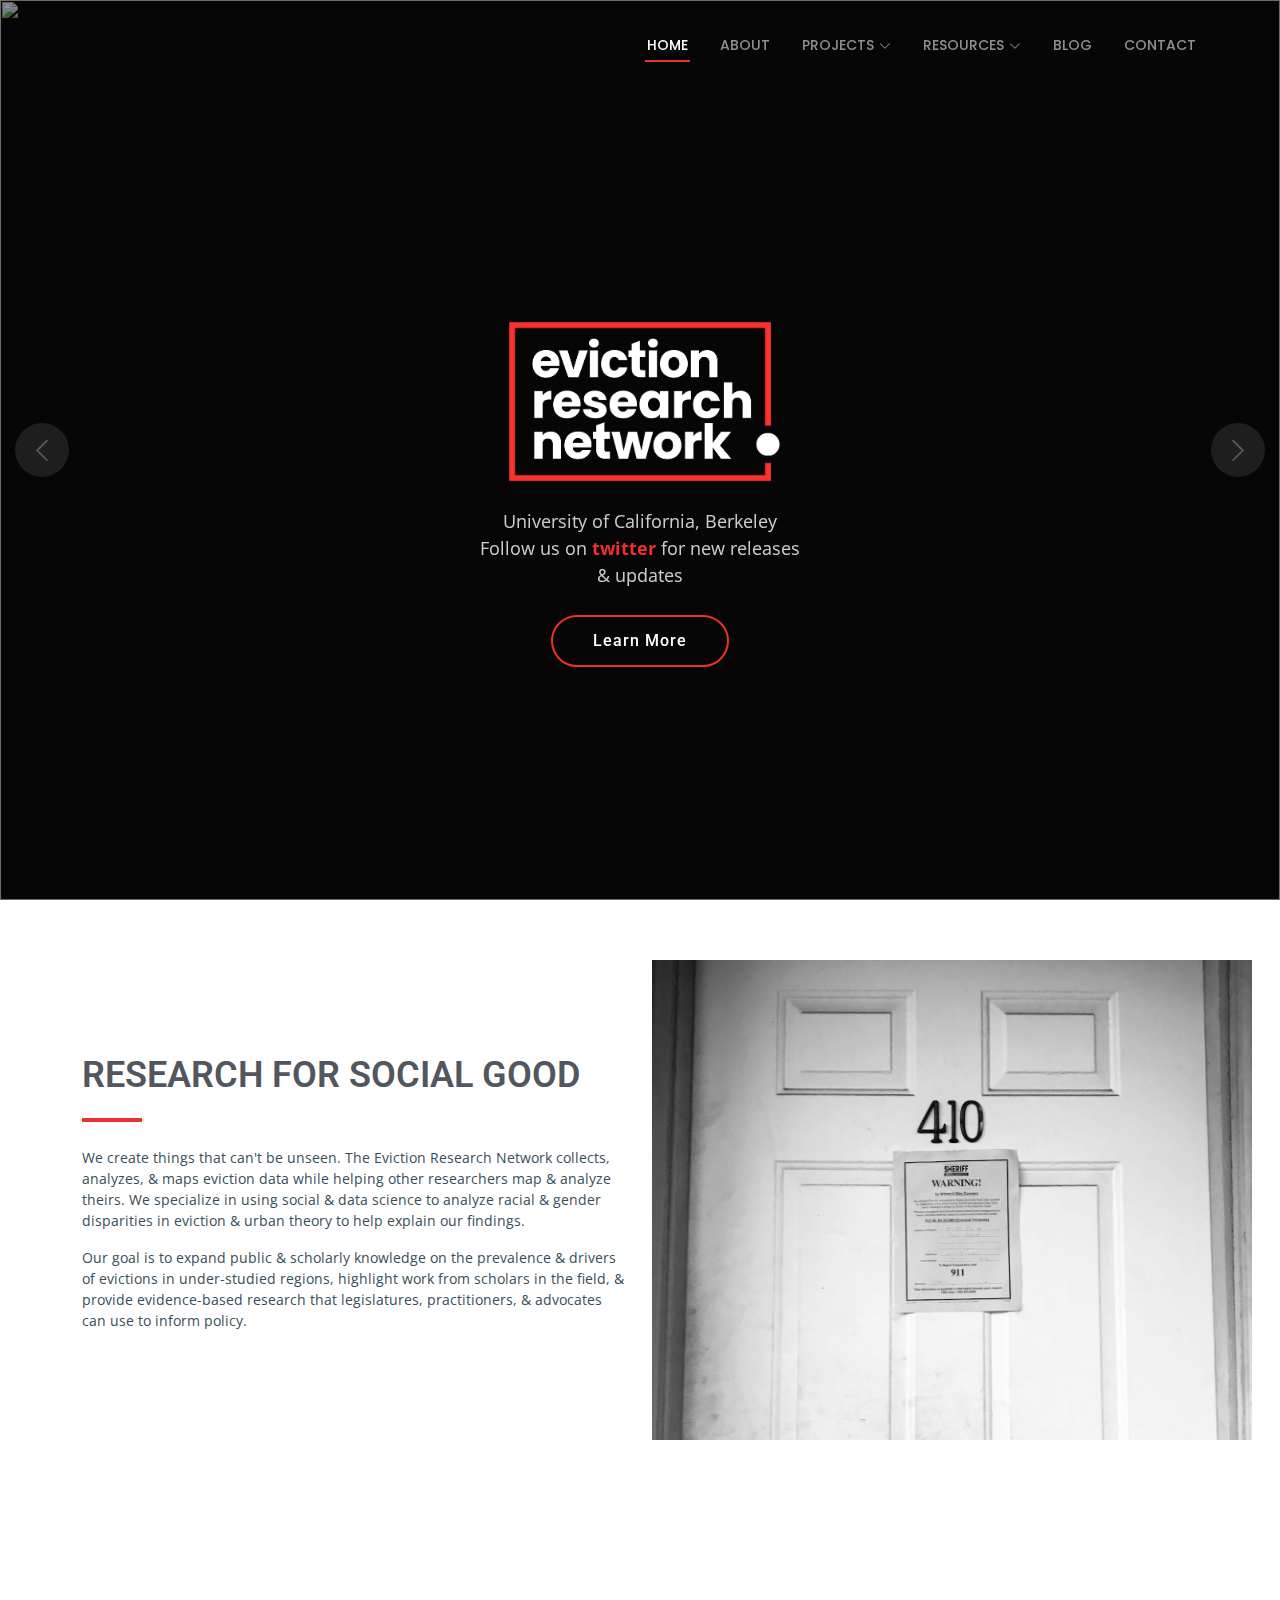
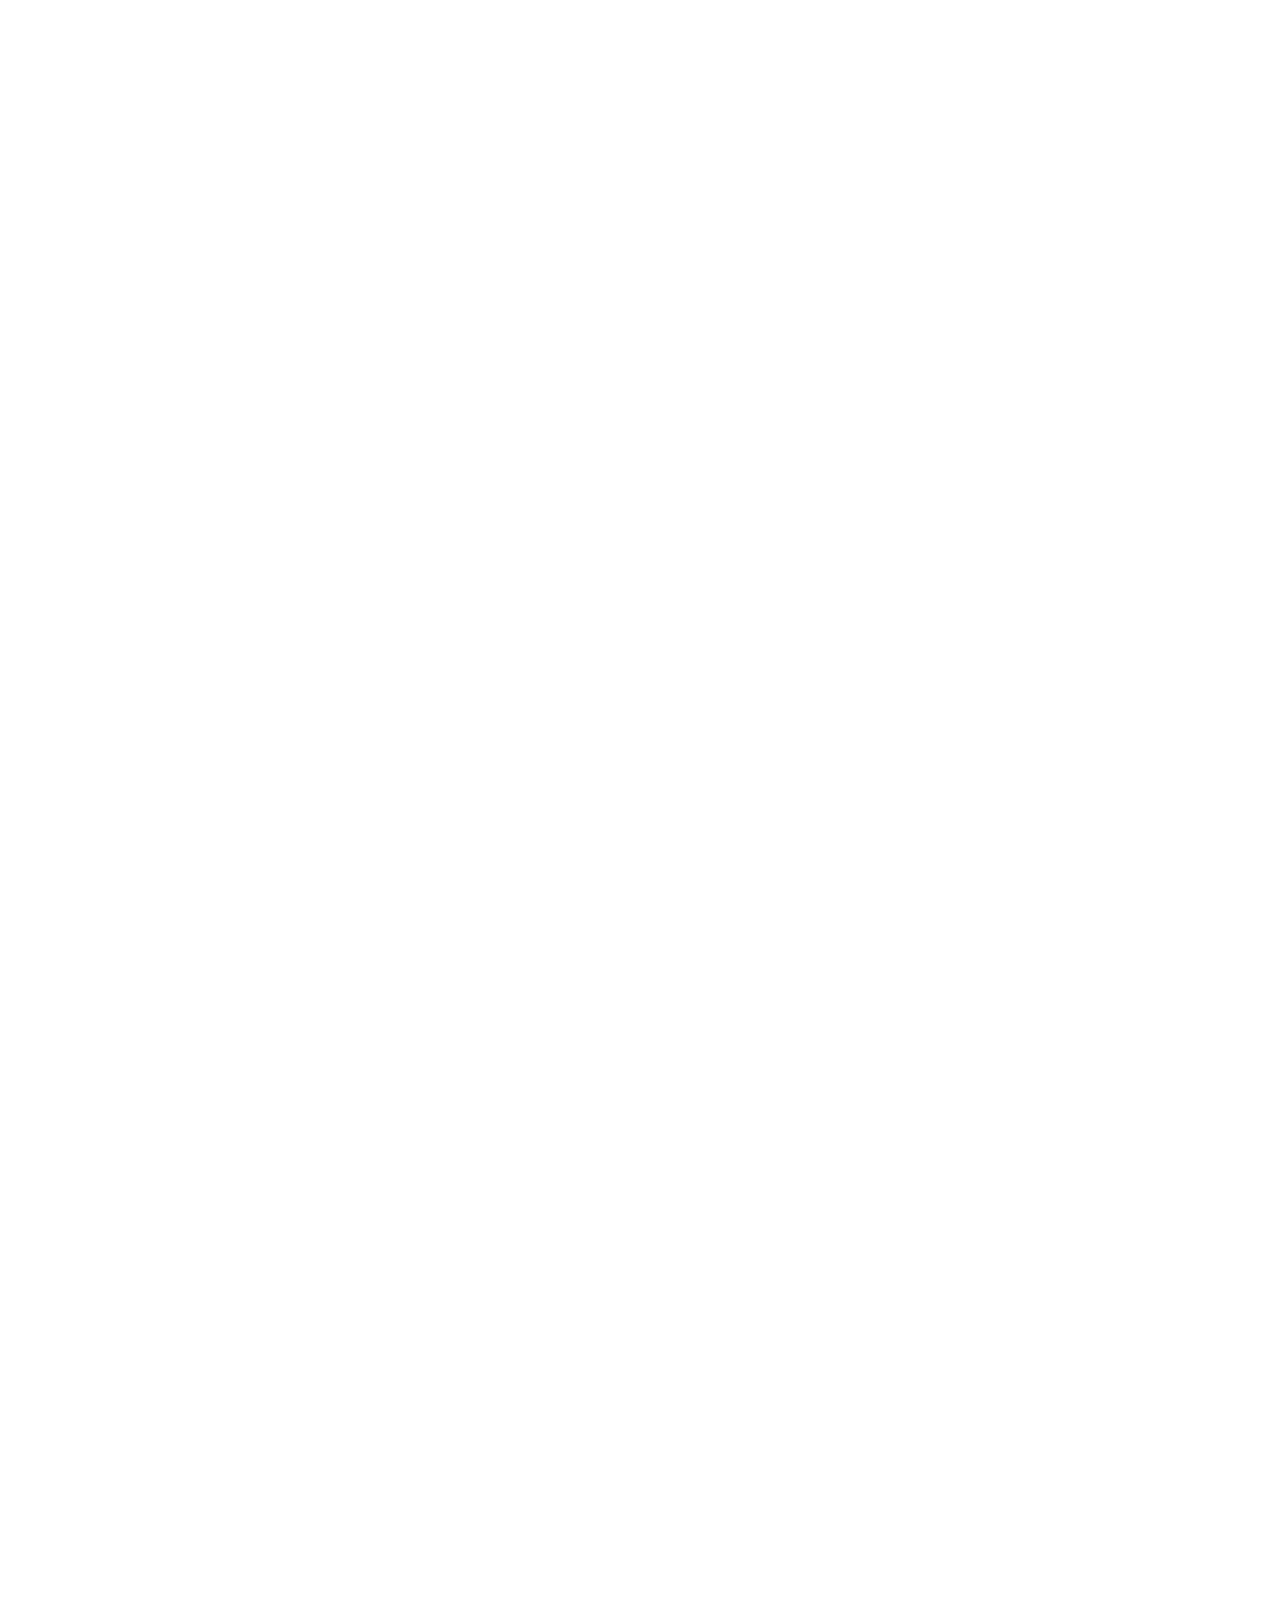
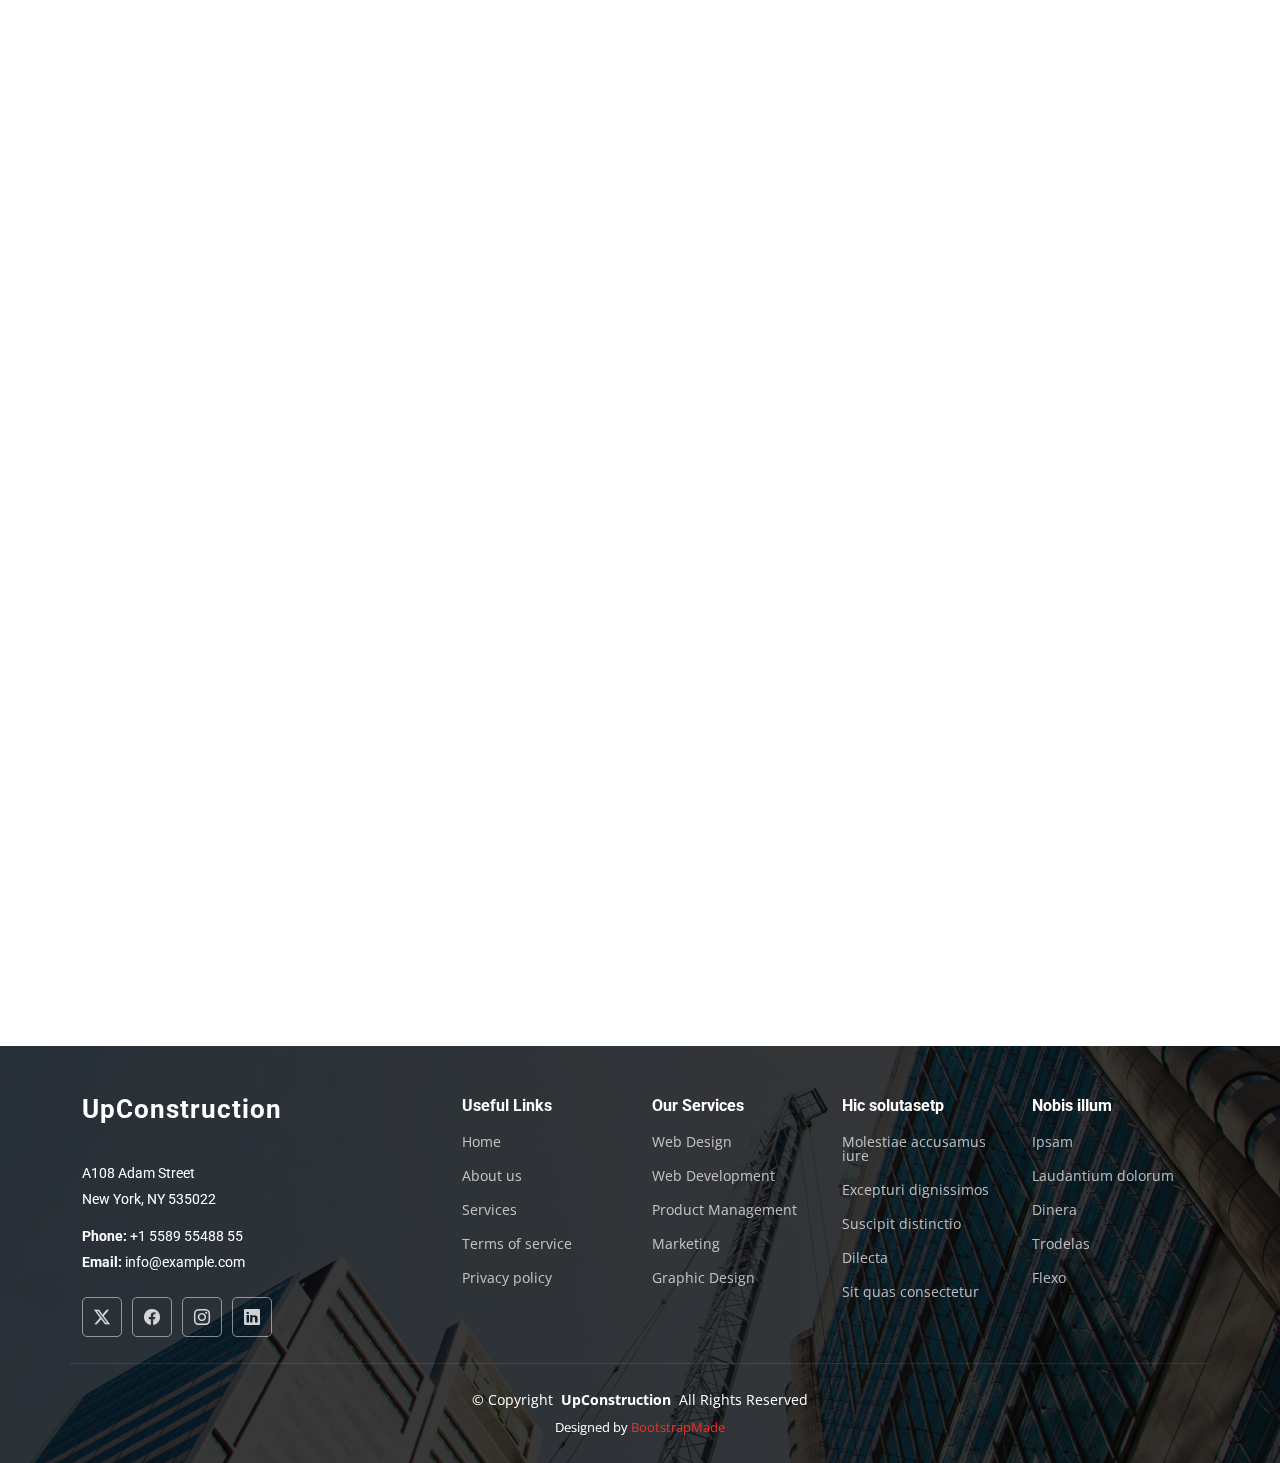
==== commit f0e6c802: "worked on washington, just have to finish up mini stats" ====
--- a/index.html
+++ b/index.html
@@ -102,11 +102,11 @@
       <div id="hero-carousel" class="carousel slide" data-bs-ride="carousel" data-bs-interval="5000">
 
         <div class="carousel-item active">
+          <img src="images/seattle_air.png" alt="">
+        </div>
+
+        <div class="carousel-item">
           <img src="images/street_mural.jpg" alt="">
-        </div>
-
-        <div class="carousel-item">
-          <img src="images/seattle_air.png" alt="">
         </div>
 
         <div class="carousel-item">
--- a/assets/css/main.css
+++ b/assets/css/main.css
@@ -676,7 +676,7 @@
 
 .page-title:before {
   content: "";
-  background-color: color-mix(in srgb, var(--background-color), transparent 40%);
+  background-color: color-mix(in srgb, var(--background-color), transparent 65%);
   position: absolute;
   inset: 0;
 }
@@ -871,7 +871,7 @@
 
 .hero .carousel-item::before {
   content: "";
-  background-color: color-mix(in srgb, var(--background-color), transparent 45%);
+  background-color: color-mix(in srgb, var(--background-color), transparent 55%);
   position: absolute;
   inset: 0;
   z-index: 2;
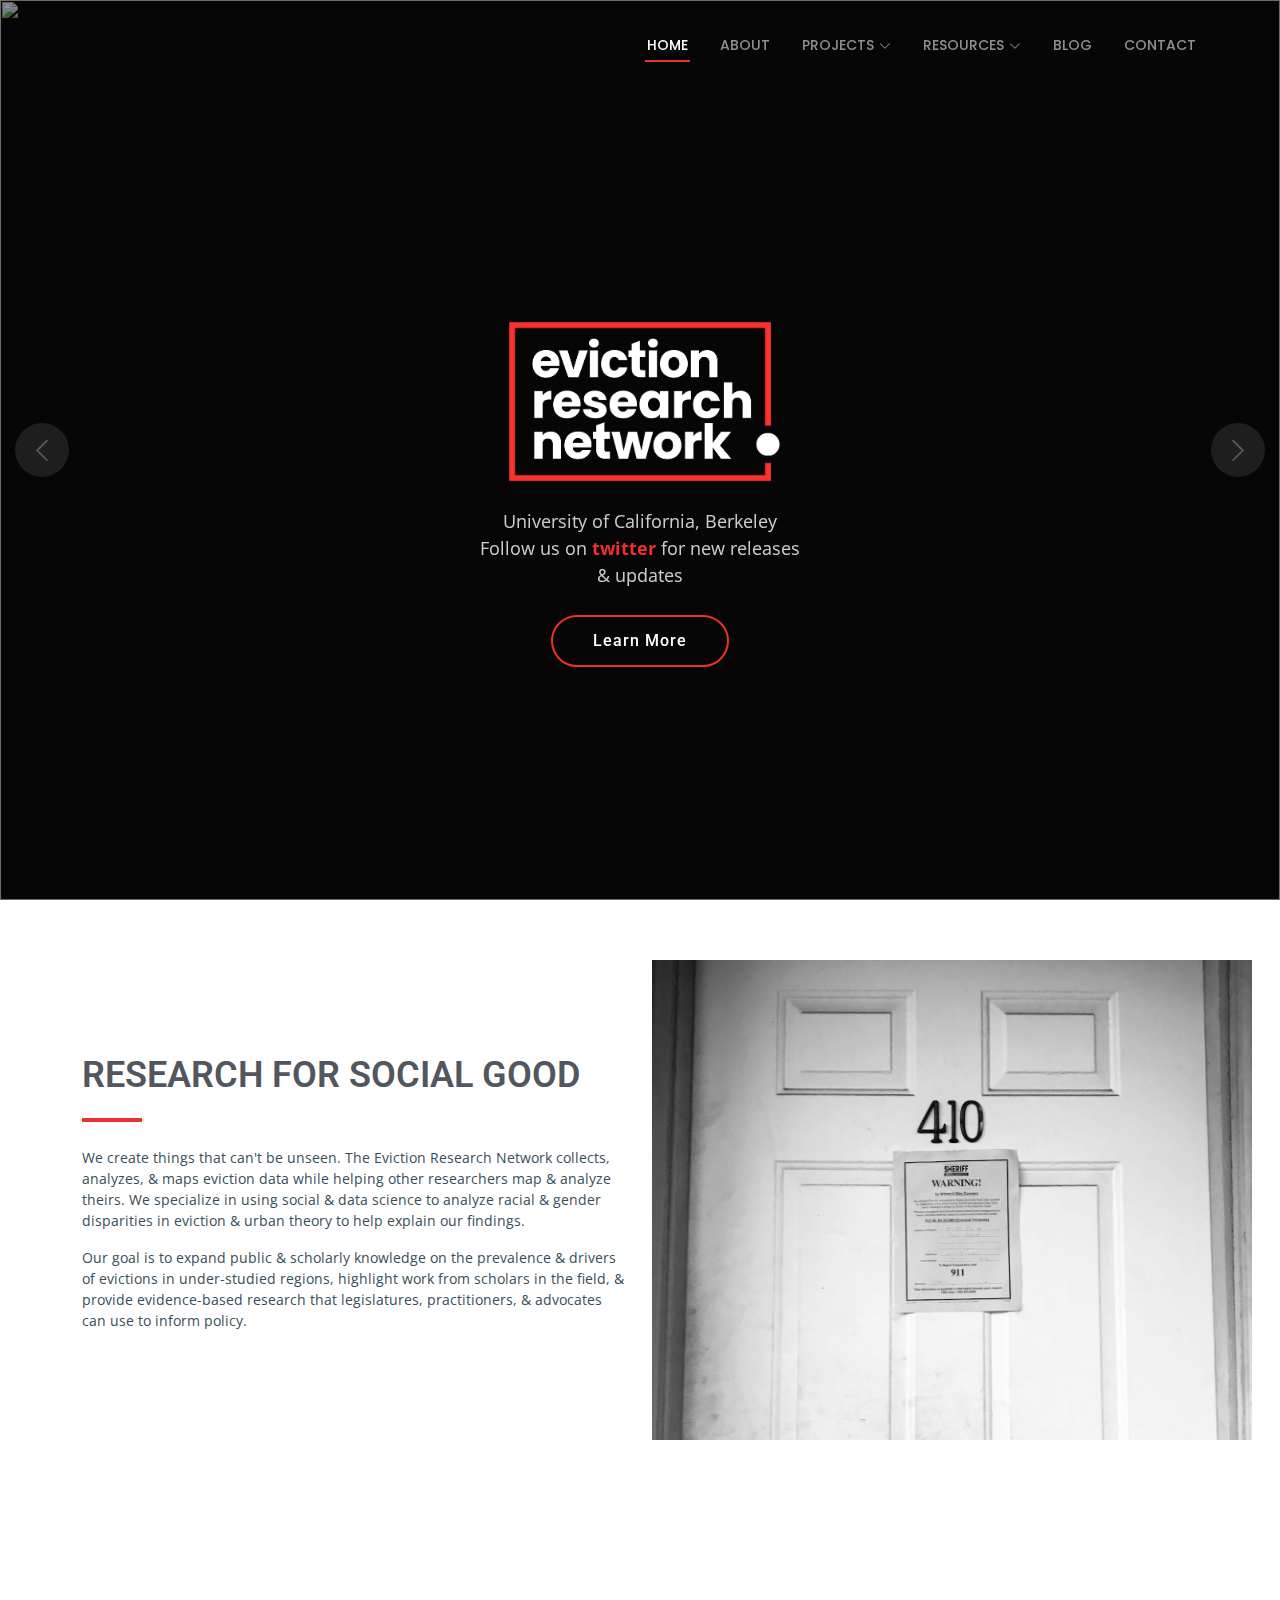
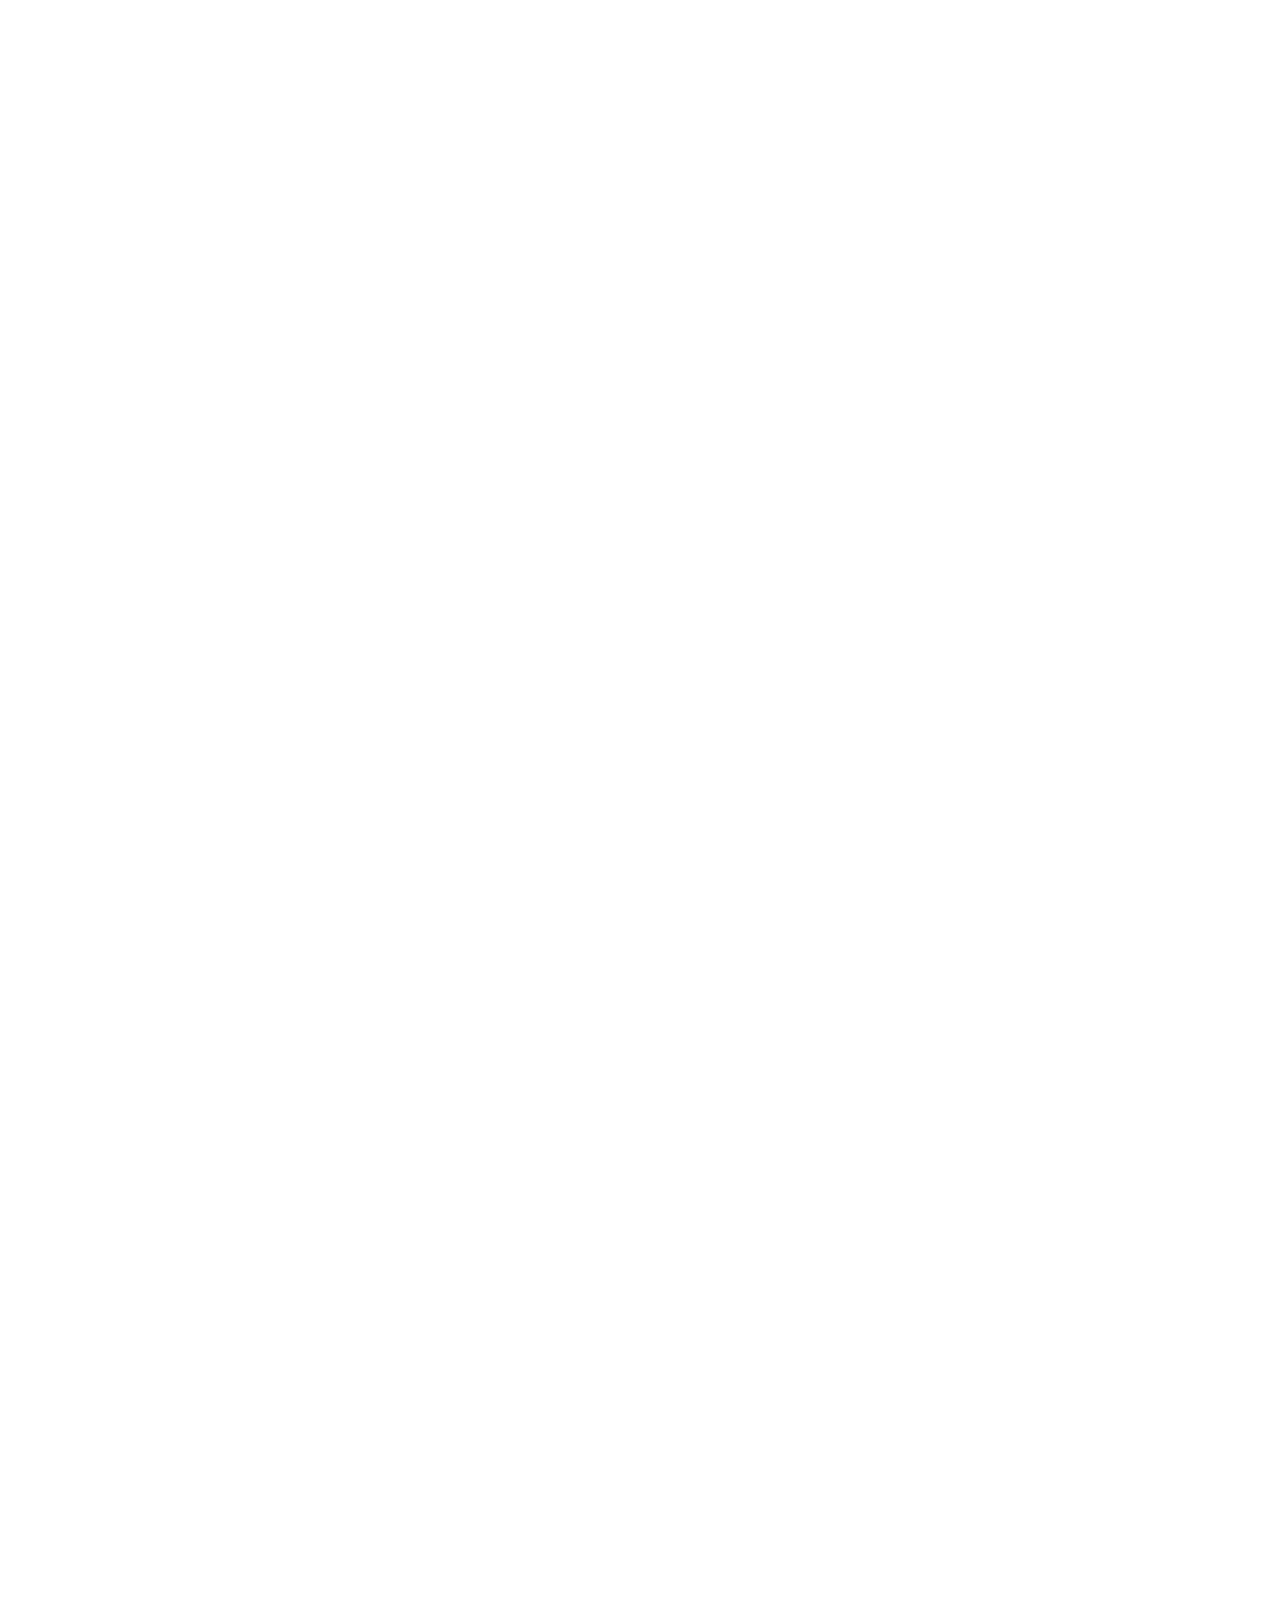
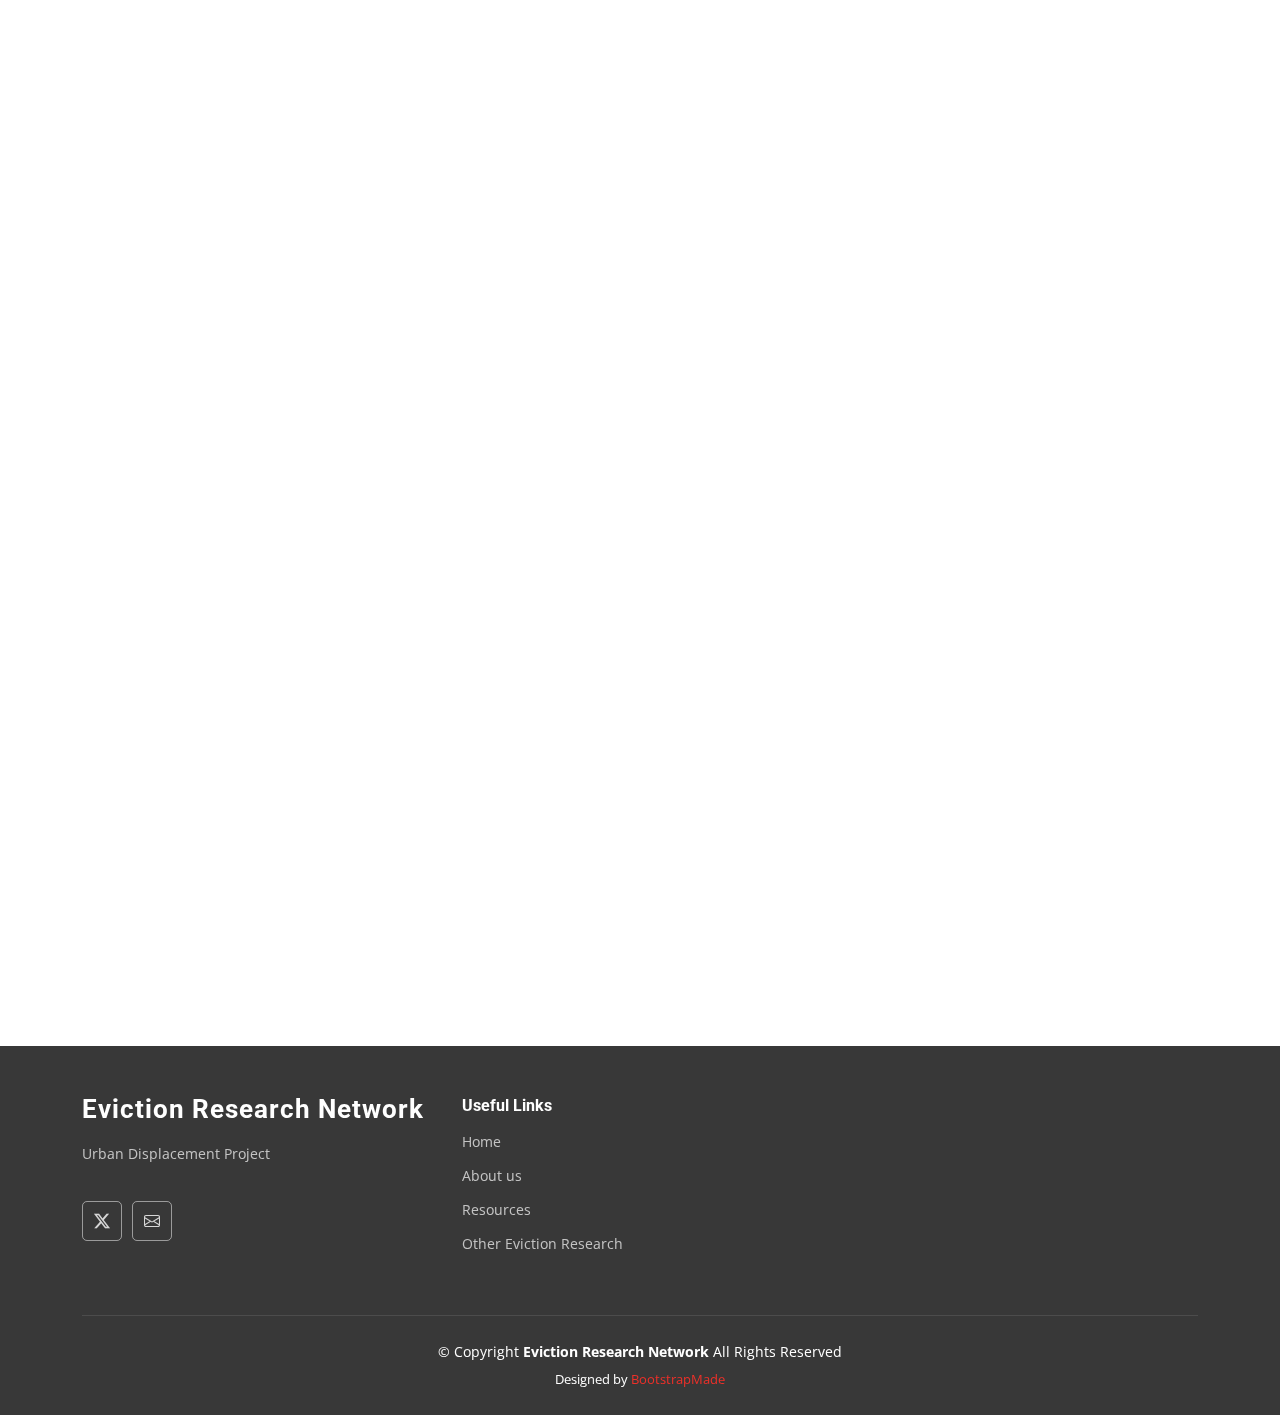
==== commit d9ee2465: "reports, studies, & news new page (projects.html)" ====
--- a/index.html
+++ b/index.html
@@ -60,6 +60,7 @@
                   <li><a href="#">Indiana</a></li>
                   <li><a href="#">Minnesota</a></li>
                   <li><a href="#">Delaware</a></li>
+                  <li><a href="wa.html">Washington</a></li>
                 </ul>
               </li>
               <li><a href="#">Earlier Work</a></li>
@@ -463,13 +464,13 @@
           
         <ul class="nav nav-tabs row  g-2 d-flex" data-aos="fade-up" data-aos-delay="100" role="tablist">
 
-          <li class="nav-item col-2" role="presentation">
+          <li class="nav-item col-3" role="presentation">
             <a class="nav-link active show" data-bs-toggle="tab" data-bs-target="#features-tab-1" aria-selected="true" role="tab">
               <h4>Data Providers</h4>
             </a>
           </li><!-- End tab nav item -->
 
-          <li class="nav-item col-2" role="presentation">
+          <li class="nav-item col-3" role="presentation">
             <a class="nav-link" data-bs-toggle="tab" data-bs-target="#features-tab-2" aria-selected="false" tabindex="-1" role="tab">
               <h4>Geocoding</h4>
             </a><!-- End tab nav item -->
@@ -477,7 +478,7 @@
           </li>
           <li class="nav-item col-3" role="presentation">
             <a class="nav-link" data-bs-toggle="tab" data-bs-target="#features-tab-3" aria-selected="false" tabindex="-1" role="tab">
-              <h4>Defendant Name Cleaning</h4>
+              <h4>Data Cleaning</h4>
             </a>
           </li><!-- End tab nav item -->
 
@@ -486,13 +487,6 @@
               <h4>Demographic Estimation</h4>
             </a>
           </li><!-- End tab nav item -->
-
-          <li class="nav-item col-2" role="presentation">
-            <a class="nav-link" data-bs-toggle="tab" data-bs-target="#features-tab-5" aria-selected="false" tabindex="-1" role="tab">
-              <h4>Deduplication</h4>
-            </a>
-          </li><!-- End tab nav item -->
-
         </ul>
 
         <div class="tab-content" data-aos="fade-up" data-aos-delay="200">
@@ -517,17 +511,16 @@
               </div>
             </div>
           </div><!-- End tab content item -->
-
+          
           <div class="tab-pane fade" id="features-tab-2" role="tabpanel">
             <div class="row">
               <div class="col-lg-6 order-2 order-lg-1 mt-3 mt-lg-0 d-flex flex-column justify-content-center">
-                <h3>Geocoding & Geographic "Redistribution"</h3>
+                <h3>Geocoding</h3>
                 <p class="fst-italic">
                   Geocoding is the process of creating spatial data by establishing the latitude and longitude of individual addresses. 
                 </p>
                 <ul>
-                  <li><i class="bi bi-chevron-right"></i> <span>The quality and specificity of the address field provided in the original data varied</span></li>
-                  <li><i class="bi bi-chevron-right"></i> <span>For each county within a state, we determined the geographic scale (census tract, zip code, or county) at which the plurality of eviction cases were available</span></li>
+                  <li><i class="bi bi-chevron-right"></i> <span>This process is used to estimate demographics and race in data cleaning</span></li>
                 </ul>
               </div>
               <div class="col-lg-6 order-1 order-lg-2 text-center">
@@ -539,12 +532,14 @@
           <div class="tab-pane fade" id="features-tab-3" role="tabpanel">
             <div class="row">
               <div class="col-lg-6 order-2 order-lg-1 mt-3 mt-lg-0 d-flex flex-column justify-content-center">
-                <h3>Defendant Name Cleaning</h3>
+                <h3>Data Cleaning</h3>
                 <p>
-                  String manipulation methods were used to clean and extract the first and last names of individual defendants
+                  Eviction datasets were cleaned to extract names and addresses to estimate race and gender and geocode addresses.
                 </p>
+                <br>
+                <h5>Deduplication:</h5>
                 <ul>
-                  <li><i class="bi bi-chevron-right"></i> <span> For these state profiles, we are only interested in analyzing evictions of individual households, not commercial evictions.</span></li>
+                  <li><i class="bi bi-chevron-right"></i> <span> We assess both the number of fillings as well as the number of households. The latter needs deduplication to count the number of unique households. </span></li>
                 </ul>
               </div>
               <div class="col-lg-6 order-1 order-lg-2 text-center">
@@ -573,29 +568,10 @@
                 
               </div>
               <div class="col-lg-6 order-1 order-lg-2 text-center">
-                <img src="assets/img/features-4.jpg" alt="" class="img-fluid">
+                <img src="images/blackmobility.png" alt="" class="img-fluid">
               </div>
             </div>
           </div><!-- End tab content item -->
-
-          <div class="tab-pane fade" id="features-tab-5" role="tabpanel">
-            <div class="row">
-              <div class="col-lg-6 order-2 order-lg-1 mt-3 mt-lg-0 d-flex flex-column justify-content-center">
-                <h3>Deduplication</h3>
-                <p>
-                  There were some instances of rows in a dataset having identical name and address but different date, state, and case ID. Presumably, these cases do not represent multiple separate evictions, but a single case being entered into the court's system at different points in time.
-                </p>
-                <ul>
-                  <li><i class="bi bi-chevron-right"></i> <span>Tract-level data was deduplicated when valid defendant names and addresses were available, keeping the earliest row for each unique name and address</span></li>
-                  <li><i class="bi bi-chevron-right"></i> <span>Deduplication was generally not be done for county-level data because the datasets did not contain enough information</span></li>
-                </ul>
-              </div>
-              <div class="col-lg-6 order-1 order-lg-2 text-center">
-                <img src="assets/img/features-4.jpg" alt="" class="img-fluid">
-              </div>
-            </div>
-          </div><!-- End tab content item -->
-
         </div>
 
       </div>
@@ -813,77 +789,37 @@
       -->
   </main>
 
+
   <footer id="footer" class="footer dark-background">
 
     <div class="container footer-top">
       <div class="row gy-4">
         <div class="col-lg-4 col-md-6 footer-about">
           <a href="index.html" class="logo d-flex align-items-center">
-            <span class="sitename">UpConstruction</span>
+            <span State Profile"sitename">Eviction Research Network</span>
           </a>
-          <div class="footer-contact pt-3">
-            <p>A108 Adam Street</p>
-            <p>New York, NY 535022</p>
-            <p class="mt-3"><strong>Phone:</strong> <span>+1 5589 55488 55</span></p>
-            <p><strong>Email:</strong> <span>info@example.com</span></p>
+          <div class="footer-links">
+            <ul><li><a href="https://twitter.com/EvictionNet">Urban Displacement Project</a></li></ul>
           </div>
           <div class="social-links d-flex mt-4">
-            <a href=""><i class="bi bi-twitter-x"></i></a>
-            <a href=""><i class="bi bi-facebook"></i></a>
-            <a href=""><i class="bi bi-instagram"></i></a>
-            <a href=""><i class="bi bi-linkedin"></i></a>
+            <a href="https://twitter.com/EvictionNet"><i class="bi bi-twitter-x"></i></a>
+            <a href="mailto:evictions@berkeley.edu?Subject=Contact%20through%20website"><i class="bi bi-envelope"></i></a>
           </div>
         </div>
 
         <div class="col-lg-2 col-md-3 footer-links">
           <h4>Useful Links</h4>
           <ul>
-            <li><a href="#">Home</a></li>
-            <li><a href="#">About us</a></li>
-            <li><a href="#">Services</a></li>
-            <li><a href="#">Terms of service</a></li>
-            <li><a href="#">Privacy policy</a></li>
+            <li><a href="https://evictionresearch.net/">Home</a></li>
+            <li><a href="https://evictionresearch.net/">About us</a></li>
+            <li><a href="https://evictionresearch.net/resources">Resources</a></li>
+            <li><a href="https://evictionresearch.net/research">Other Eviction Research</a></li>
           </ul>
         </div>
-
-        <div class="col-lg-2 col-md-3 footer-links">
-          <h4>Our Services</h4>
-          <ul>
-            <li><a href="#">Web Design</a></li>
-            <li><a href="#">Web Development</a></li>
-            <li><a href="#">Product Management</a></li>
-            <li><a href="#">Marketing</a></li>
-            <li><a href="#">Graphic Design</a></li>
-          </ul>
-        </div>
-
-        <div class="col-lg-2 col-md-3 footer-links">
-          <h4>Hic solutasetp</h4>
-          <ul>
-            <li><a href="#">Molestiae accusamus iure</a></li>
-            <li><a href="#">Excepturi dignissimos</a></li>
-            <li><a href="#">Suscipit distinctio</a></li>
-            <li><a href="#">Dilecta</a></li>
-            <li><a href="#">Sit quas consectetur</a></li>
-          </ul>
-        </div>
-
-        <div class="col-lg-2 col-md-3 footer-links">
-          <h4>Nobis illum</h4>
-          <ul>
-            <li><a href="#">Ipsam</a></li>
-            <li><a href="#">Laudantium dolorum</a></li>
-            <li><a href="#">Dinera</a></li>
-            <li><a href="#">Trodelas</a></li>
-            <li><a href="#">Flexo</a></li>
-          </ul>
-        </div>
-
-      </div>
     </div>
 
     <div class="container copyright text-center mt-4">
-      <p>© <span>Copyright</span> <strong class="px-1 sitename">UpConstruction</strong> <span>All Rights Reserved</span></p>
+      <p>© <span>Copyright</span> <strong class="px-State Profile sitename">Eviction Research Network</strong> <span>All Rights Reserved</span></p>
       <div class="credits">
         <!-- All the links in the footer should remain intact. -->
         <!-- You can delete the links only if you've purchased the pro version. -->
--- a/assets/css/main.css
+++ b/assets/css/main.css
@@ -458,7 +458,7 @@
 .footer {
   color: var(--default-color);
   background-color: var(--background-color);
-  background: url("../img/footer-bg.jpg") top center no-repeat;
+  background: url("C:/Users/miasc/git/miaschwing/EN_newtemplate/images/buildings.png") top center no-repeat;
   background-size: cover;
   font-size: 14px;
   position: relative;
@@ -676,7 +676,7 @@
 
 .page-title:before {
   content: "";
-  background-color: color-mix(in srgb, var(--background-color), transparent 65%);
+  background-color: color-mix(in srgb, var(--background-color), transparent %);
   position: absolute;
   inset: 0;
 }
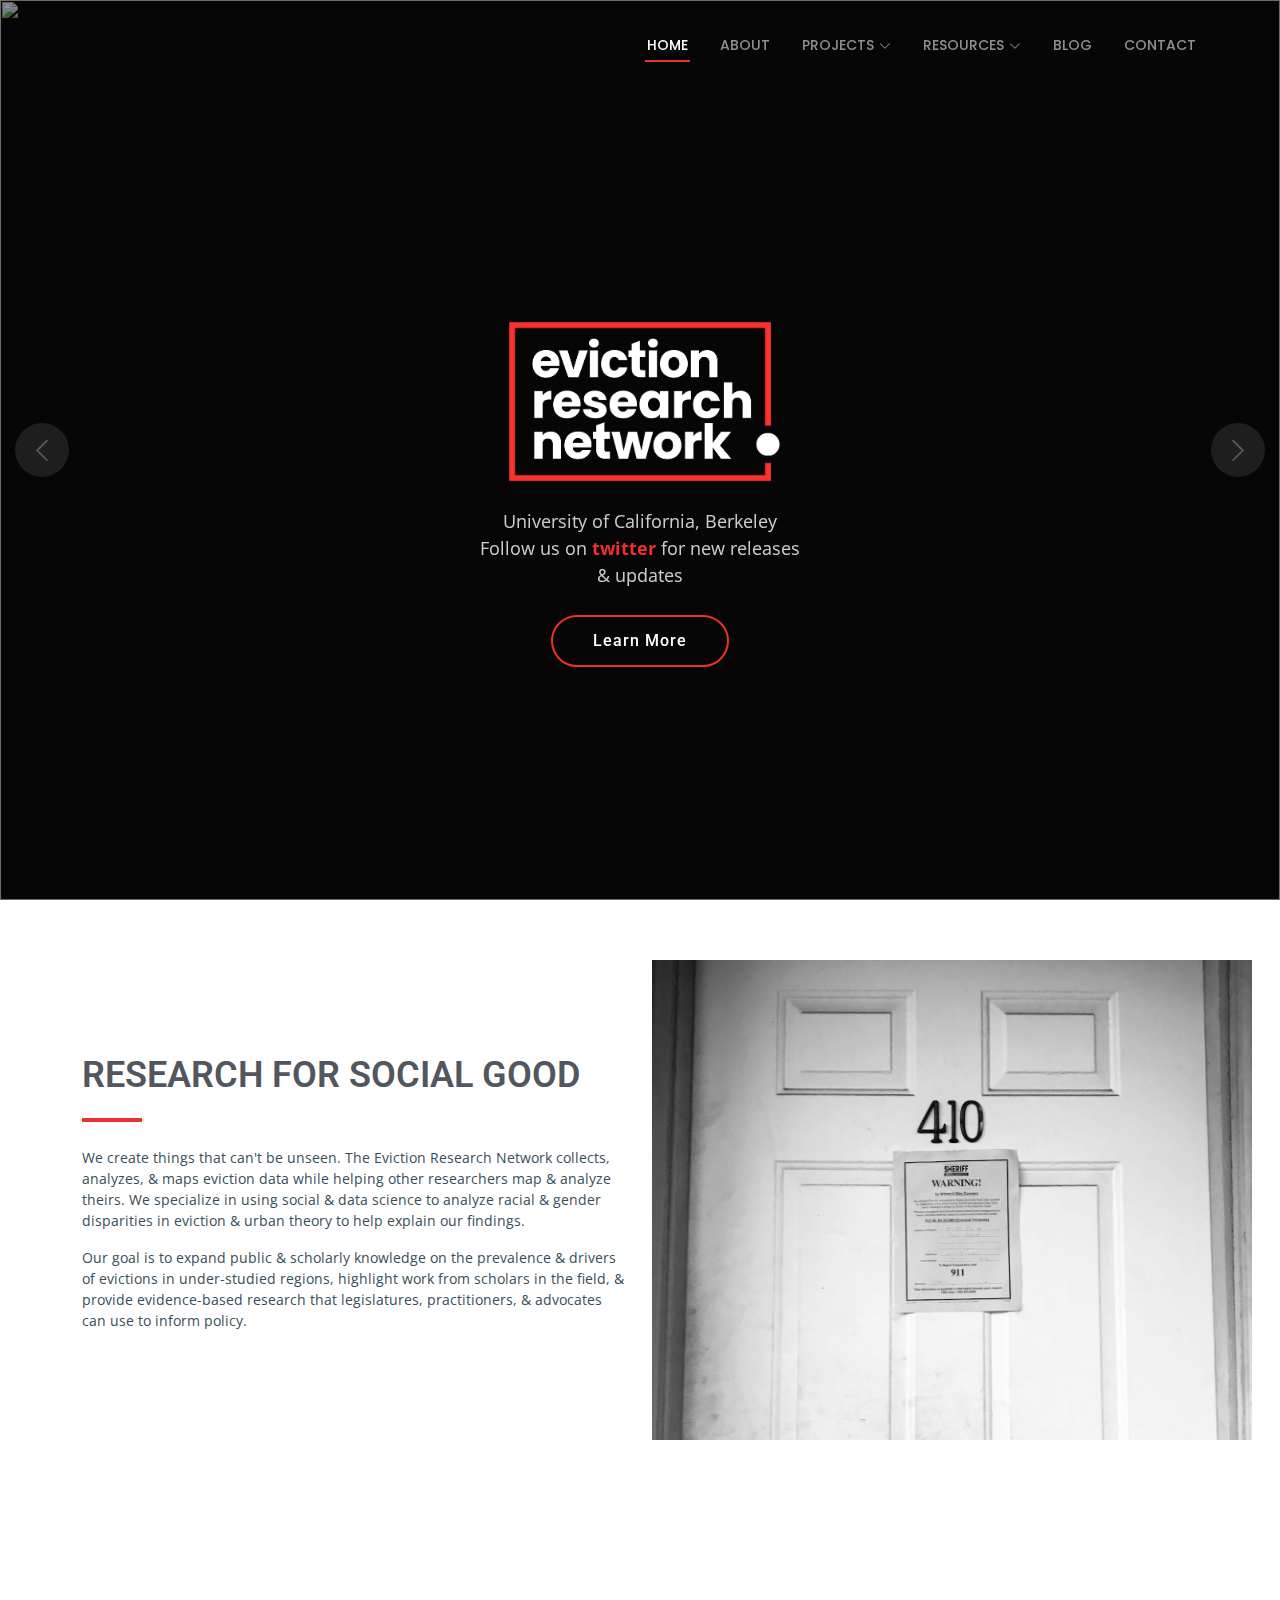
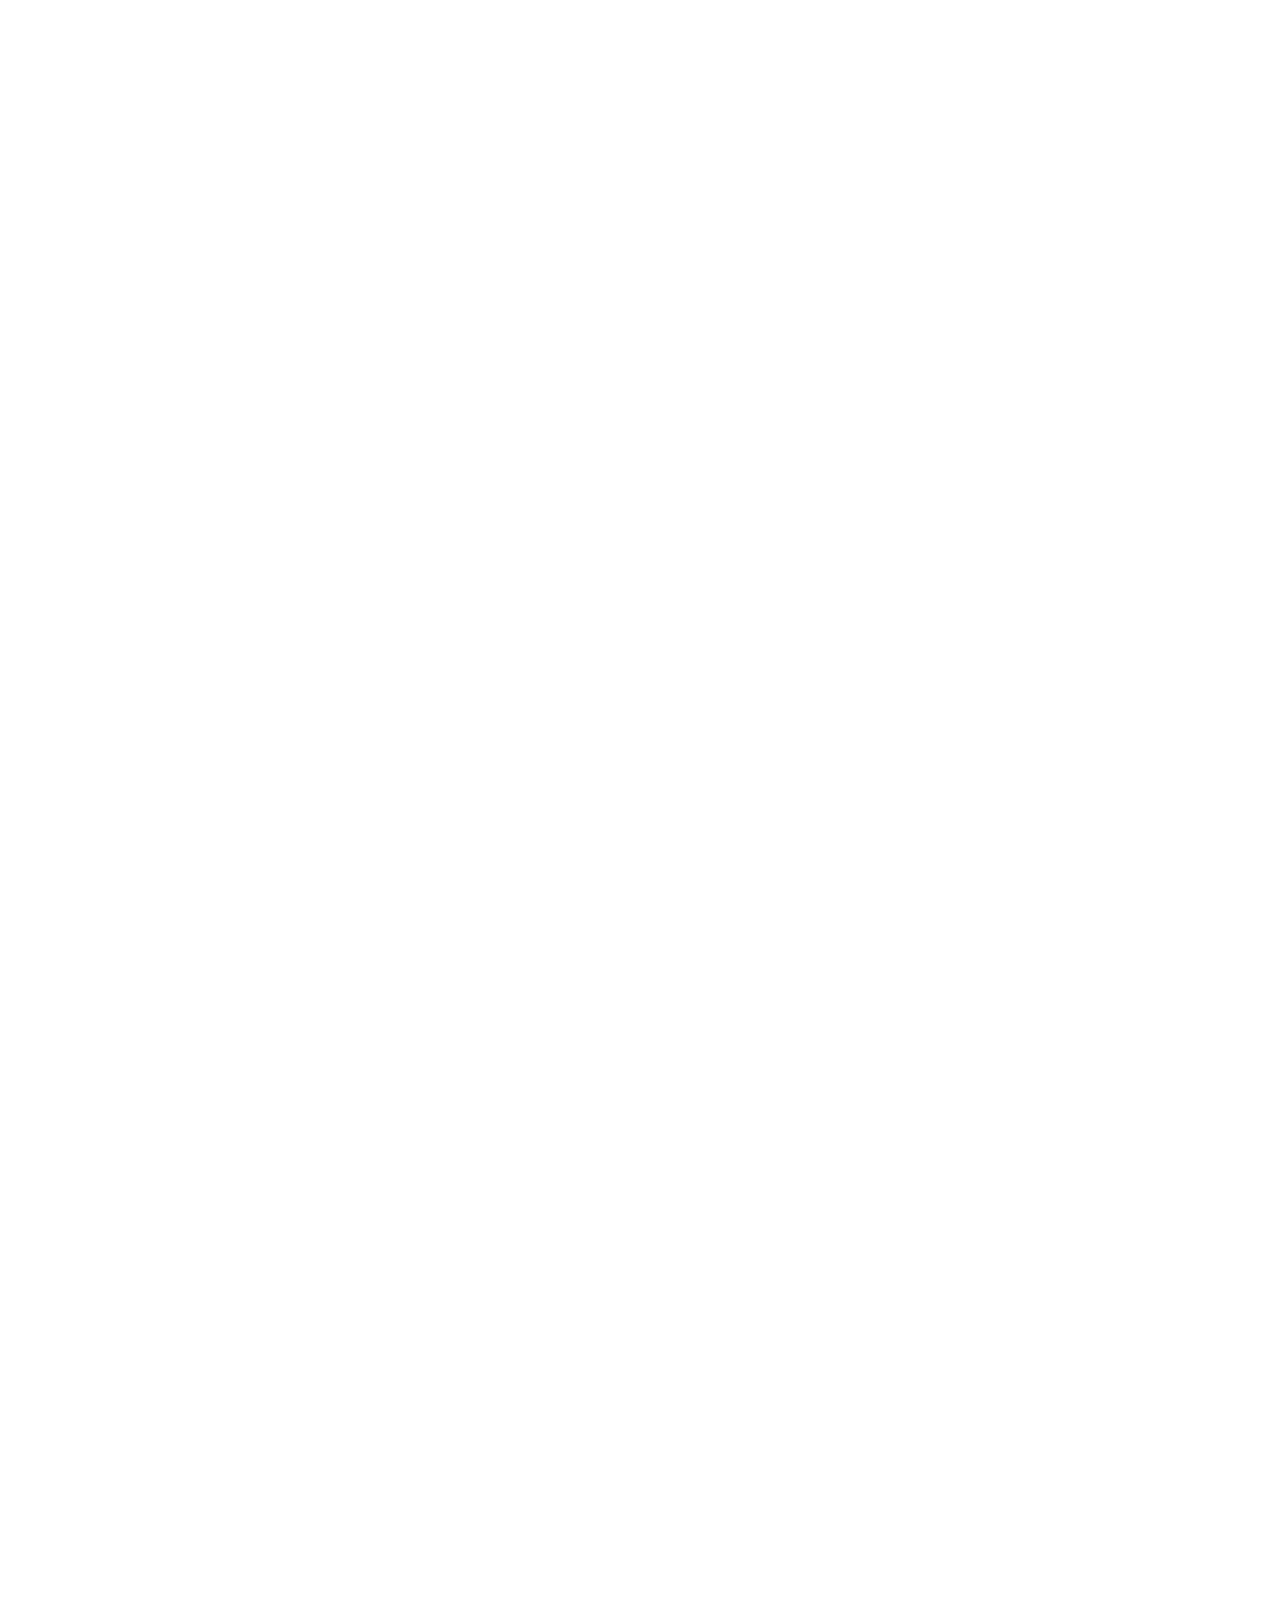
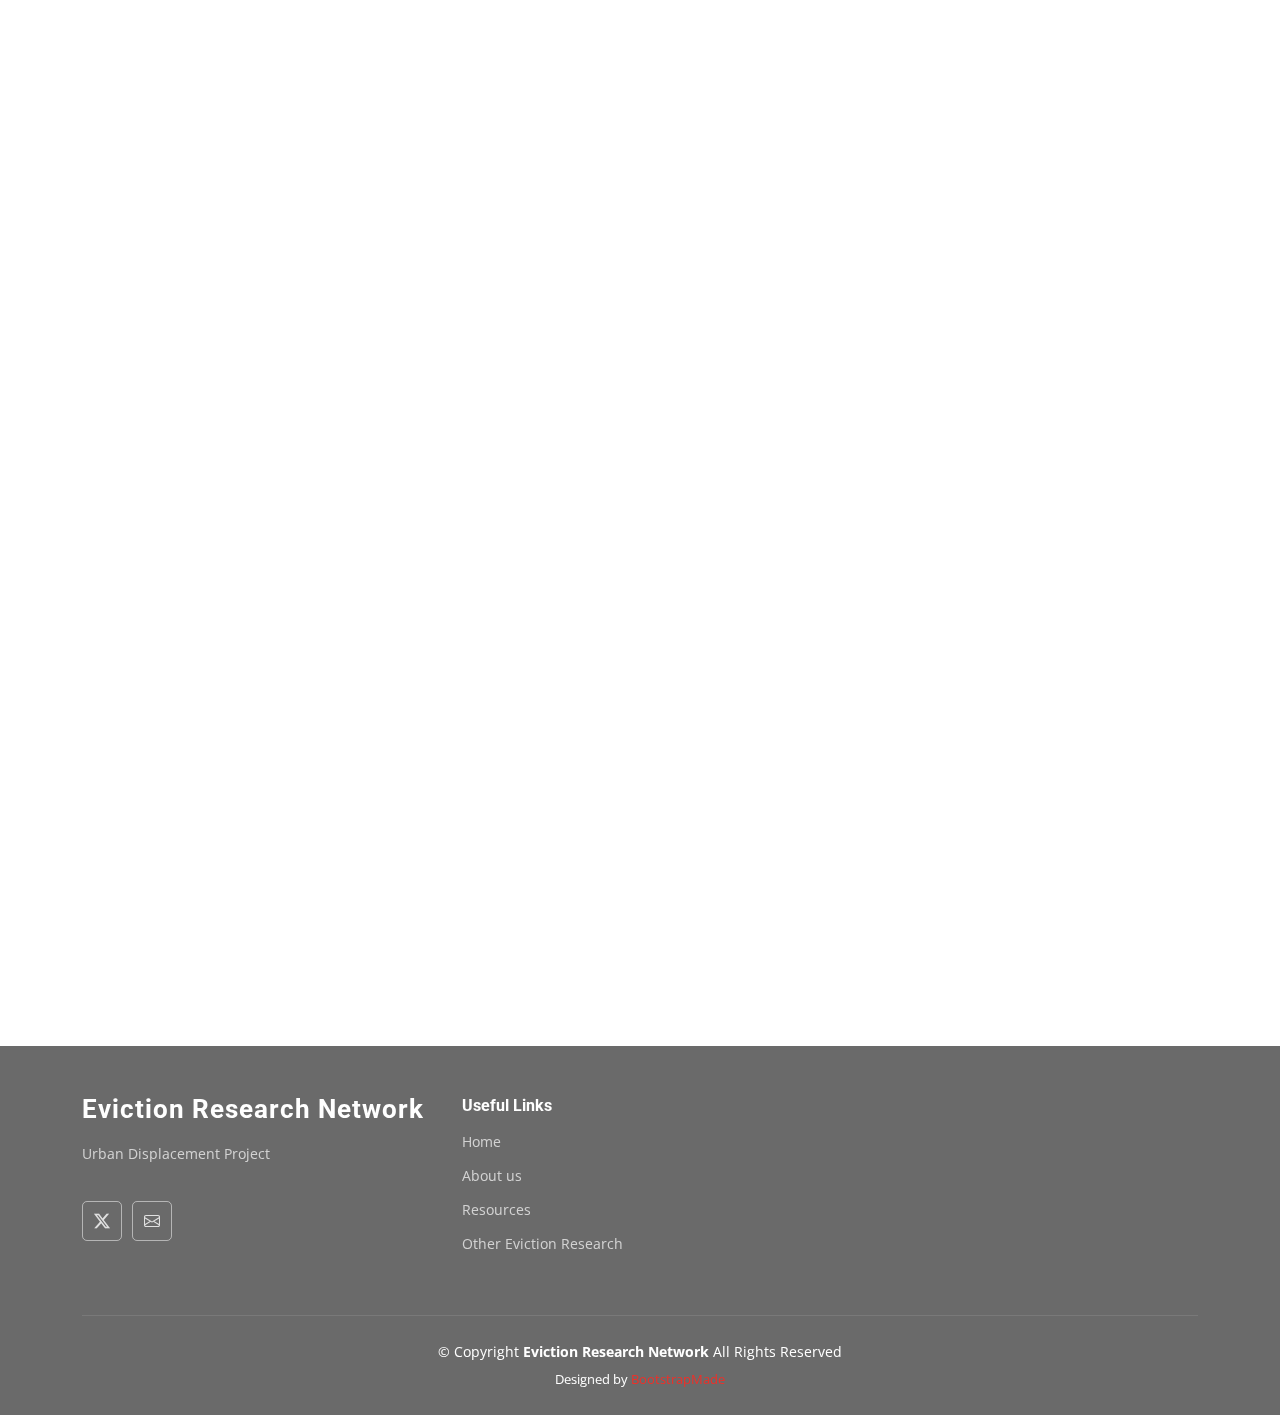
==== commit 46b17be6: "added to Research & News" ====
--- a/index.html
+++ b/index.html
@@ -56,7 +56,7 @@
             <ul>
               <li class="dropdown"><a href="#"><span>State Eviction Maps & Profiles</span> <i class="bi bi-chevron-down toggle-dropdown"></i></a>
                 <ul>
-                  <li><a href="#">Oregon</a></li>
+                  <li><a href="or.html">Oregon</a></li>
                   <li><a href="#">Indiana</a></li>
                   <li><a href="#">Minnesota</a></li>
                   <li><a href="#">Delaware</a></li>
@@ -501,9 +501,9 @@
                 <ul>
                   <li><i class="bi bi-chevron-right"></i> <span>Legal Services Corporation</span></li>
                   <li><i class="bi bi-chevron-right"></i> <span>Portland State University</span></li>
-                  <li><i class="bi bi-chevron-right"></i> <span>Chicago Legal Aid / ACLU</span></li>
+                  <li><i class="bi bi-chevron-right"></i> <span>Chicago Legal Aid / ACLU / Cook County Sheriff's Department</span></li>
                   <li><i class="bi bi-chevron-right"></i> <span>Baltimore City Sheriff's Department</span></li>
-                  <li><i class="bi bi-chevron-right"></i> <span>Washington State unlawful detainer data</span></li>
+                  <li><i class="bi bi-chevron-right"></i> <span>Washington State Superior Court / County Court Clerks</span></li>
                 </ul>
               </div>
               <div class="col-lg-6 order-1 order-lg-2 text-center">
--- a/assets/css/main.css
+++ b/assets/css/main.css
@@ -458,7 +458,7 @@
 .footer {
   color: var(--default-color);
   background-color: var(--background-color);
-  background: url("C:/Users/miasc/git/miaschwing/EN_newtemplate/images/buildings.png") top center no-repeat;
+  background: url("C:/Users/miasc/git/miaschwing/EN_newtemplate/images/seattle_air.png") center no-repeat;
   background-size: cover;
   font-size: 14px;
   position: relative;
@@ -470,7 +470,7 @@
 
 .footer:before {
   content: "";
-  background: color-mix(in srgb, var(--background-color), transparent 20%);
+  background: color-mix(in srgb, var(--background-color), transparent 40%);
   position: absolute;
   inset: 0;
 }
@@ -478,6 +478,7 @@
 .footer .footer-top {
   padding-top: 50px;
 }
+
 
 .footer .footer-about .logo {
   line-height: 1;
@@ -485,8 +486,8 @@
 }
 
 .footer .footer-about .logo img {
-  max-height: 40px;
-  margin-right: 6px;
+  max-height: 130px;
+  margin-right: 10px;
 }
 
 .footer .footer-about .logo span {
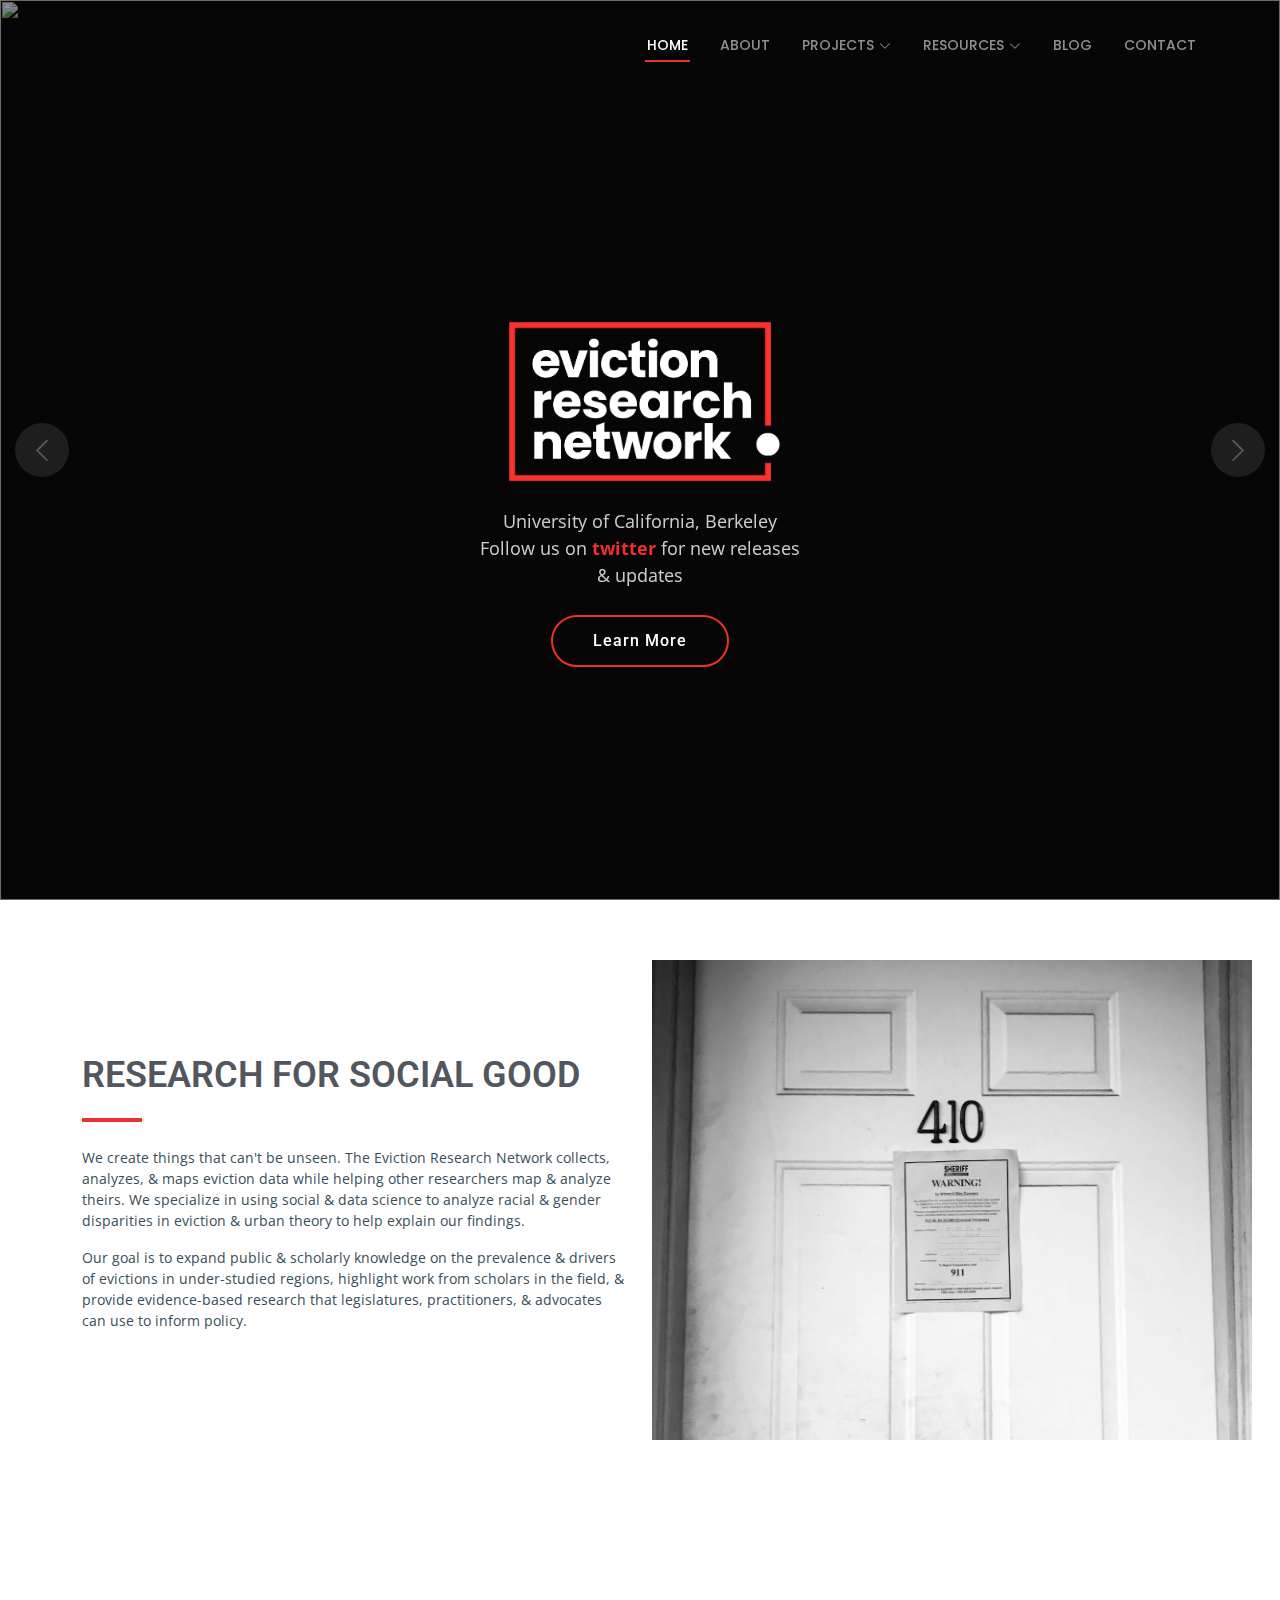
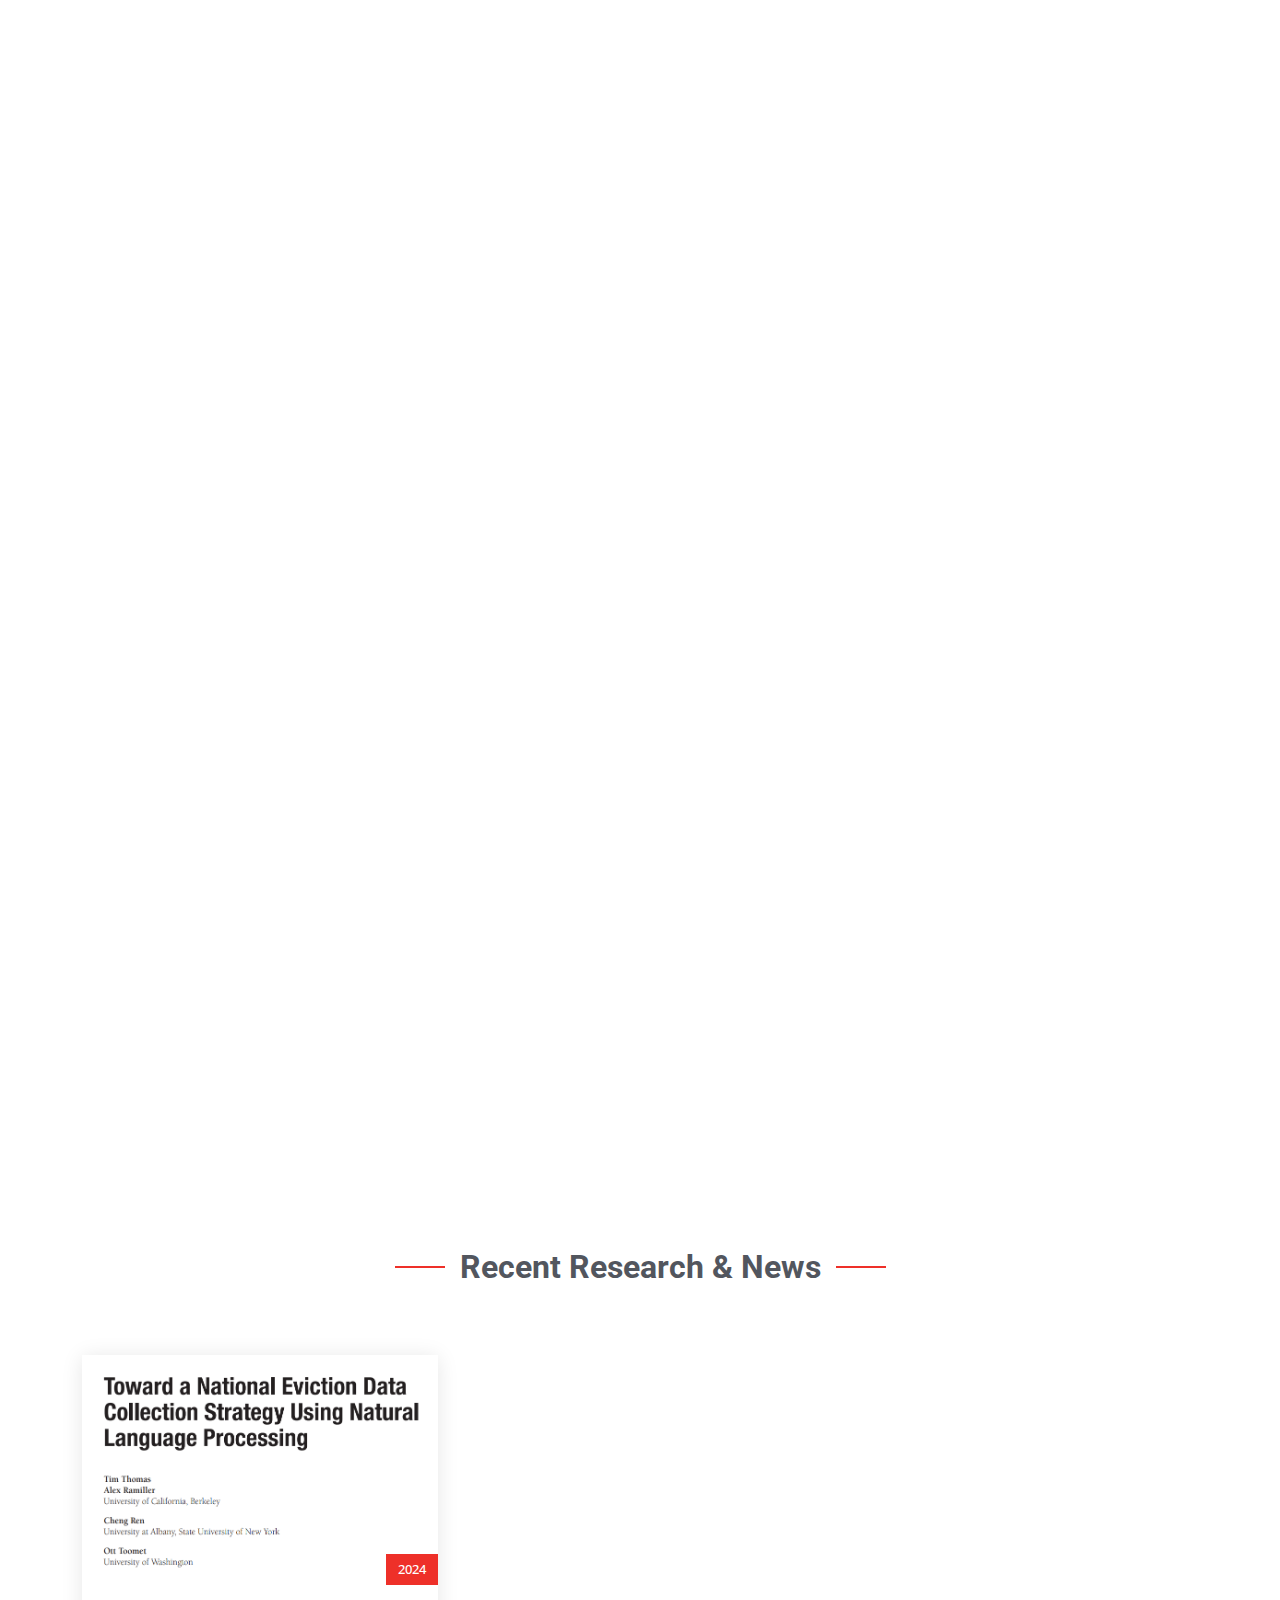
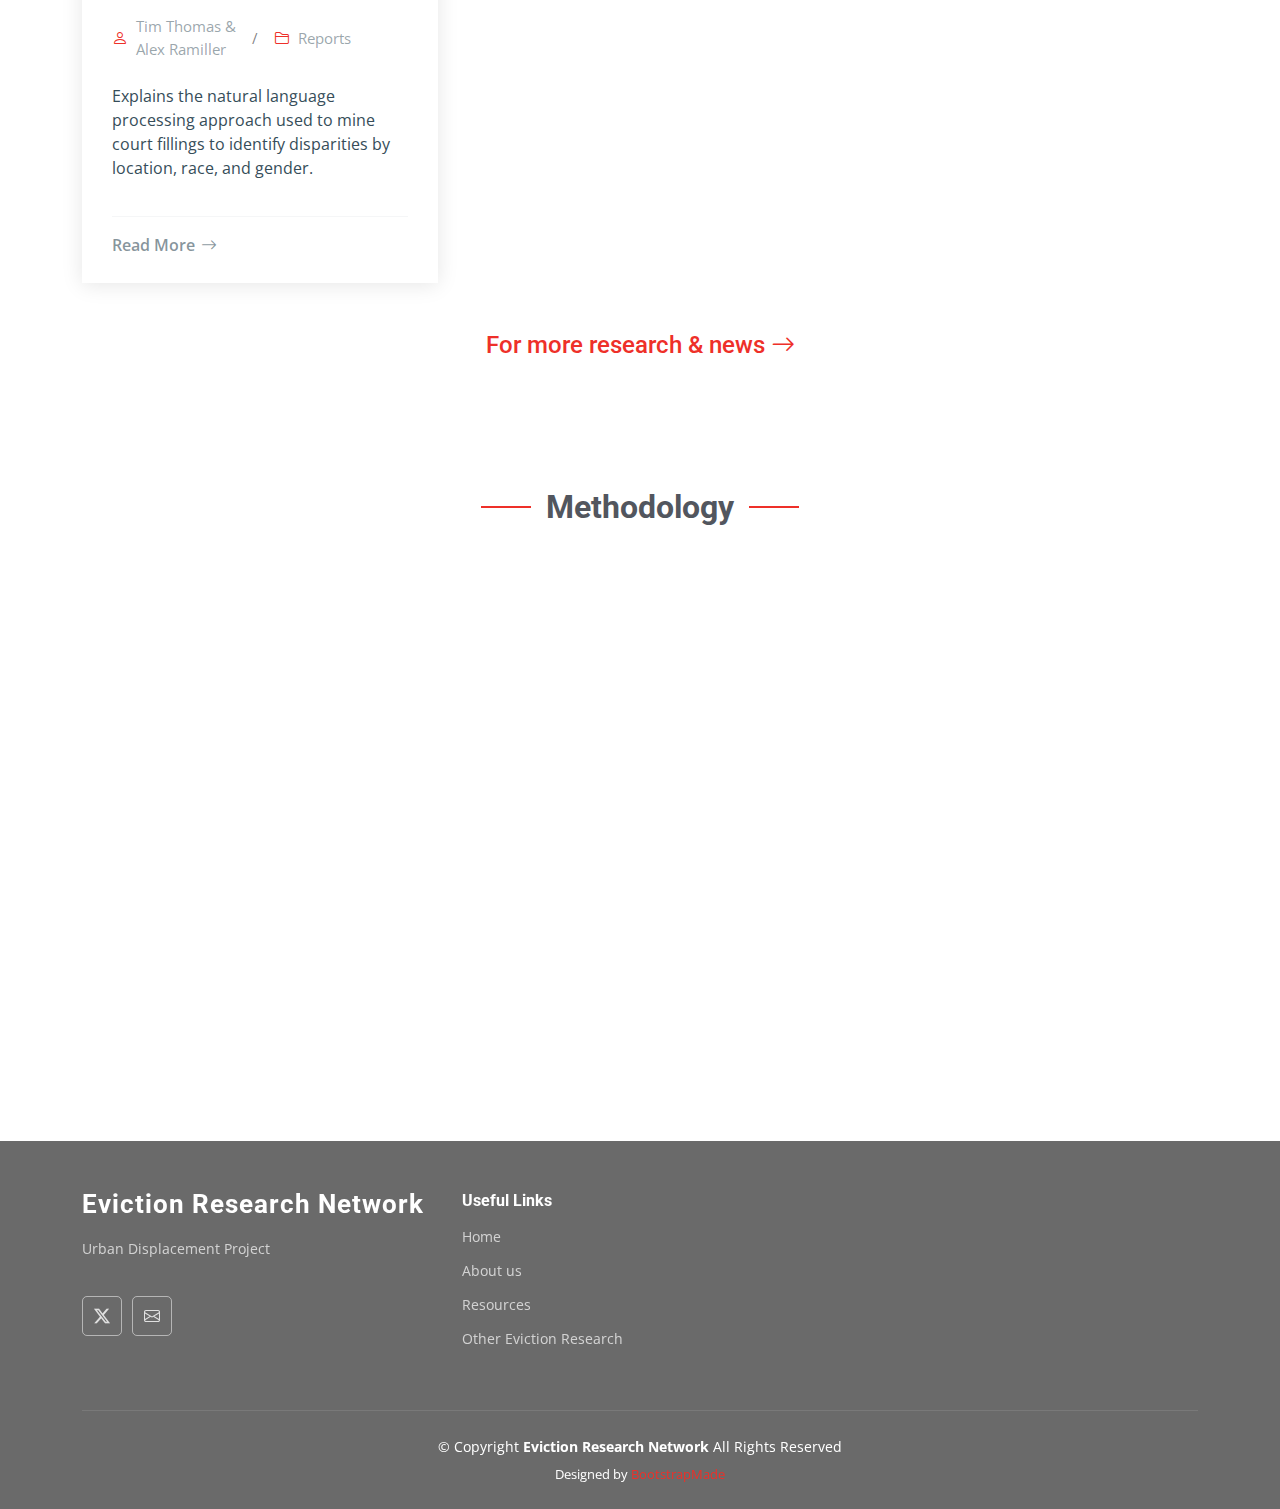
==== commit 18dc4bdb: "added recent research & news to index.html" ====
--- a/index.html
+++ b/index.html
@@ -194,42 +194,53 @@
       <div class="container">
          
         <div class="row justify-content-around gy-4">
-           <iframe  class="features-image col-lg-6" src="maps/us_map.html" frameborder="0" scrolling="yes" onload="resizeIframe(this)"></iframe>
-
-          <div class="col-lg-5 d-flex flex-column justify-content-center" data-aos="fade-up" data-aos-delay="200">
-
-
-            <div class="icon-box d-flex position-relative" data-aos="fade-up" data-aos-delay="300">
-              <i class="bi bi-patch-check flex-shrink-0"></i>
+           <iframe  class="features-image col-lg-7" src="maps/us_map.html" frameborder="0" scrolling="yes" onload="resizeIframe(this)" width = "700"></iframe>
+
+          <div class="col-lg-5 d-flex flex-column justify-content-center" >
+            <h4> #maybe instead of listing off each state making a list of state profiles with most information and most recently added states???</h4>
+
+            <!-- <div class="icon-box d-flex position-relative">
+              <!-- <i class="bi bi-delaware flex-shrink-0"></i> --
               <div>
                 <h4><a href="" class="stretched-link">Delaware</a></h4>
                 <p></p>
               </div>
-            </div><!-- End Icon Box -->
-
-            <div class="icon-box d-flex position-relative" data-aos="fade-up" data-aos-delay="400">
-               <i class="bi bi-brightness-high flex-shrink-0"></i>
+            </div><!-- End Icon Box --
+
+            <div class="icon-box d-flex position-relative" >
               <div>
                  <h4><a href="" class="stretched-link">Indiana</a></h4>
                 <p></p>
               </div>
-            </div><!-- End Icon Box -->
-
-            <div class="icon-box d-flex position-relative" data-aos="fade-up" data-aos-delay="500">
-              <i class="bi bi-brightness-high flex-shrink-0"></i>
+            </div><!-- End Icon Box --
+
+            <div class="icon-box d-flex position-relative" >
               <div>
                 <h4><a href="" class="stretched-link">Minnesota</a></h4>
                  <p></p>
               </div>
-            </div><!-- End Icon Box -->
-
-            <div class="icon-box d-flex position-relative" data-aos="fade-up" data-aos-delay="600">
-              <i class="bi bi-easel flex-shrink-0"></i>
+            </div><!-- End Icon Box --
+
+            <div class="icon-box d-flex position-relative" >
               <div>
                 <h4><a href="" class="stretched-link">Oregon</a></h4>
                 <p></p>
               </div>
-            </div><!-- End Icon Box -->
+            </div><!-- End Icon Box --
+
+            <div class="icon-box d-flex position-relative" >
+              <div>
+                <h4><a href="" class="stretched-link">Washington</a></h4>
+                <p></p>
+              </div>
+            </div><!-- End Icon Box --
+
+            <div class="icon-box d-flex position-relative" >
+              <div>
+                <h4><a href="" class="stretched-link">California</a></h4>
+                <p></p>
+              </div>
+            </div>End Icon Box -->
 
           </div>
         </div>
@@ -452,11 +463,138 @@
 
     </section><!-- /Testimonials Section -->
     
+    <!-- Recent Blog Posts Section -->
+    <section id="recent-blog-posts" class="recent-blog-posts section">
+
+      <!-- Section Title -->
+      <div class="container section-title" >
+        <h2>Recent Research & News</h2>
+        
+      </div><!-- End Section Title -->
+
+      <div class="container">
+
+        <div class="row gy-5">
+
+          <div class="col-xl-4 col-md-6">
+            <div class="post-item position-relative h-100" >
+
+              <div class="post-img position-relative overflow-hidden">
+                <img src="images/National_data_report.PNG" class="img-fluid" alt="">
+                <span class="post-date">2024</span>
+              </div>
+
+              <div class="post-content d-flex flex-column">
+
+
+                <div class="meta d-flex align-items-center">
+                  <div class="d-flex align-items-center">
+                    <i class="bi bi-person"></i> <span class="ps-2">Tim Thomas & <br> Alex Ramiller</span>
+                  </div>
+                  <span class="px-3 text-black-50">/</span>
+                  <div class="d-flex align-items-center">
+                    <i class="bi bi-folder2"></i> <span class="ps-2">Reports</span>
+                  </div>
+                </div>
+                <br>
+                <p>
+                  Explains the natural language processing approach used to mine court fillings to identify disparities by location, race, and gender.
+                </p>
+
+                <hr>
+
+                <a href="https://www.huduser.gov/portal/periodicals/cityscape/vol26num1/ch12.pdf" class="readmore stretched-link"><span>Read More</span><i class="bi bi-arrow-right"></i></a>
+
+              </div>
+
+            </div>
+          </div><!-- End post item -->
+
+          <div class="col-xl-4 col-md-6">
+            <div class="post-item position-relative h-100" data-aos="fade-up" data-aos-delay="200">
+
+              <div class="post-img position-relative overflow-hidden">
+                <img src="images/Oregon_2024_report.PNG" class="img-fluid" alt="">
+                <span class="post-date">May 2024</span>
+              </div>
+
+              <div class="post-content d-flex flex-column">
+
+                <h3 class="post-title"></h3>
+
+                <div class="meta d-flex align-items-center">
+                  <div class="d-flex align-items-center">
+                    <i class="bi bi-person"></i> <span class="ps-2">Tim Thomas & <br> Hannah Moore</span>
+                  </div>
+                  <span class="px-3 text-black-50">/</span>
+                  <div class="d-flex align-items-center">
+                    <i class="bi bi-folder2"></i> <span class="ps-2">Reports</span>
+                  </div>
+                </div>
+                <br>
+                <p>Explores recent eviction trends in Oregon</p>
+
+                <hr>
+
+                <a href="https://evictionresearch.net/oregon/reports/Oregon_Racial_Disparities_Report_2024_q1.pdf" class="readmore stretched-link"><span>Read More</span><i class="bi bi-arrow-right"></i></a>
+
+              </div>
+
+            </div>
+          </div><!-- End post item -->
+
+          <div class="col-xl-4 col-md-6" data-aos="fade-up" data-aos-delay="300">
+            <div class="post-item position-relative h-100">
+
+              <div class="post-img position-relative overflow-hidden">
+                <img src="images/portland_study.PNG" class="img-fluid" alt="">
+                <span class="post-date">2024</span>
+              </div>
+
+              <div class="post-content d-flex flex-column">
+
+                <h3 class="post-title"></h3>
+
+                <div class="meta d-flex align-items-center">
+                  <div class="d-flex align-items-center">
+                    <i class="bi bi-person"></i> <span class="ps-2">Alex Farrington, <br> Natalie J. Cholula, <br> & Lisa Bates</span>
+                  </div>
+                  <span class="px-3 text-black-50">/</span>
+                  <div class="d-flex align-items-center">
+                    <i class="bi bi-folder2"></i> <span class="ps-2">Studies</span>
+                  </div>
+                </div>
+                <br>
+                <p>Zooming in on racial disparities in Oregon evictions</p>
+
+                <hr>
+
+                <ul><a href="https://pdxscholar.library.pdx.edu/cgi/viewcontent.cgi?article=1387&context=usp_fac" class="readmore stretched-link"><span>Read More</span><i class="bi bi-arrow-right"></i></a></ul>
+
+              </div>
+
+            </div>
+          </div><!-- End post item -->
+
+      </div>
+
+      <br>
+      <br>
+      <div class="col-lg-12 text-center">
+        <h4><a href="projects.html" class="btn-get-started"><span>For more research & news </span><i class="bi bi-arrow-right"></i></a></h4>
+      </div>
+          
+        
+
+
+    </section>
+    <!-- /Recent Blog Posts Section -->
+
     
     <!-- Features Section -->
 
     <section id="features" class="features section">
-      <div class="container section-title" data-aos="fade-up">
+      <div class="container section-title">
         <h2>Methodology</h2></div>
       <div class="container">
         <div class="row justify-content-between gy-4">
@@ -578,117 +716,6 @@
 
     </section><!-- /Features Section -->
 
-    <!-- Recent Blog Posts Section -->
-    <section id="recent-blog-posts" class="recent-blog-posts section">
-
-      <!-- Section Title -->
-      <div class="container section-title" data-aos="fade-up">
-        <h2>Recent Blog Posts</h2>
-        <p>Necessitatibus eius consequatur ex aliquid fuga eum quidem sint consectetur velit</p>
-      </div><!-- End Section Title -->
-
-      <div class="container">
-
-        <div class="row gy-5">
-
-          <div class="col-xl-4 col-md-6">
-            <div class="post-item position-relative h-100" data-aos="fade-up" data-aos-delay="100">
-
-              <div class="post-img position-relative overflow-hidden">
-                <img src="assets/img/blog/blog-1.jpg" class="img-fluid" alt="">
-                <span class="post-date">December 12</span>
-              </div>
-
-              <div class="post-content d-flex flex-column">
-
-                <h3 class="post-title">Eum ad dolor et. Autem aut fugiat debitis</h3>
-
-                <div class="meta d-flex align-items-center">
-                  <div class="d-flex align-items-center">
-                    <i class="bi bi-person"></i> <span class="ps-2">Julia Parker</span>
-                  </div>
-                  <span class="px-3 text-black-50">/</span>
-                  <div class="d-flex align-items-center">
-                    <i class="bi bi-folder2"></i> <span class="ps-2">Politics</span>
-                  </div>
-                </div>
-
-                <hr>
-
-                <a href="blog-details.html" class="readmore stretched-link"><span>Read More</span><i class="bi bi-arrow-right"></i></a>
-
-              </div>
-
-            </div>
-          </div><!-- End post item -->
-
-          <div class="col-xl-4 col-md-6">
-            <div class="post-item position-relative h-100" data-aos="fade-up" data-aos-delay="200">
-
-              <div class="post-img position-relative overflow-hidden">
-                <img src="assets/img/blog/blog-2.jpg" class="img-fluid" alt="">
-                <span class="post-date">July 17</span>
-              </div>
-
-              <div class="post-content d-flex flex-column">
-
-                <h3 class="post-title">Et repellendus molestiae qui est sed omnis</h3>
-
-                <div class="meta d-flex align-items-center">
-                  <div class="d-flex align-items-center">
-                    <i class="bi bi-person"></i> <span class="ps-2">Mario Douglas</span>
-                  </div>
-                  <span class="px-3 text-black-50">/</span>
-                  <div class="d-flex align-items-center">
-                    <i class="bi bi-folder2"></i> <span class="ps-2">Sports</span>
-                  </div>
-                </div>
-
-                <hr>
-
-                <a href="blog-details.html" class="readmore stretched-link"><span>Read More</span><i class="bi bi-arrow-right"></i></a>
-
-              </div>
-
-            </div>
-          </div><!-- End post item -->
-
-          <div class="col-xl-4 col-md-6" data-aos="fade-up" data-aos-delay="300">
-            <div class="post-item position-relative h-100">
-
-              <div class="post-img position-relative overflow-hidden">
-                <img src="assets/img/blog/blog-3.jpg" class="img-fluid" alt="">
-                <span class="post-date">September 05</span>
-              </div>
-
-              <div class="post-content d-flex flex-column">
-
-                <h3 class="post-title">Quia assumenda est et veritati tirana ploder</h3>
-
-                <div class="meta d-flex align-items-center">
-                  <div class="d-flex align-items-center">
-                    <i class="bi bi-person"></i> <span class="ps-2">Lisa Hunter</span>
-                  </div>
-                  <span class="px-3 text-black-50">/</span>
-                  <div class="d-flex align-items-center">
-                    <i class="bi bi-folder2"></i> <span class="ps-2">Economics</span>
-                  </div>
-                </div>
-
-                <hr>
-
-                <a href="blog-details.html" class="readmore stretched-link"><span>Read More</span><i class="bi bi-arrow-right"></i></a>
-
-              </div>
-
-            </div>
-          </div><!-- End post item -->
-
-        </div>
-
-      </div>
-
-    </section><!-- /Recent Blog Posts Section -->
 
         <!-- Services Section -->
         <!--
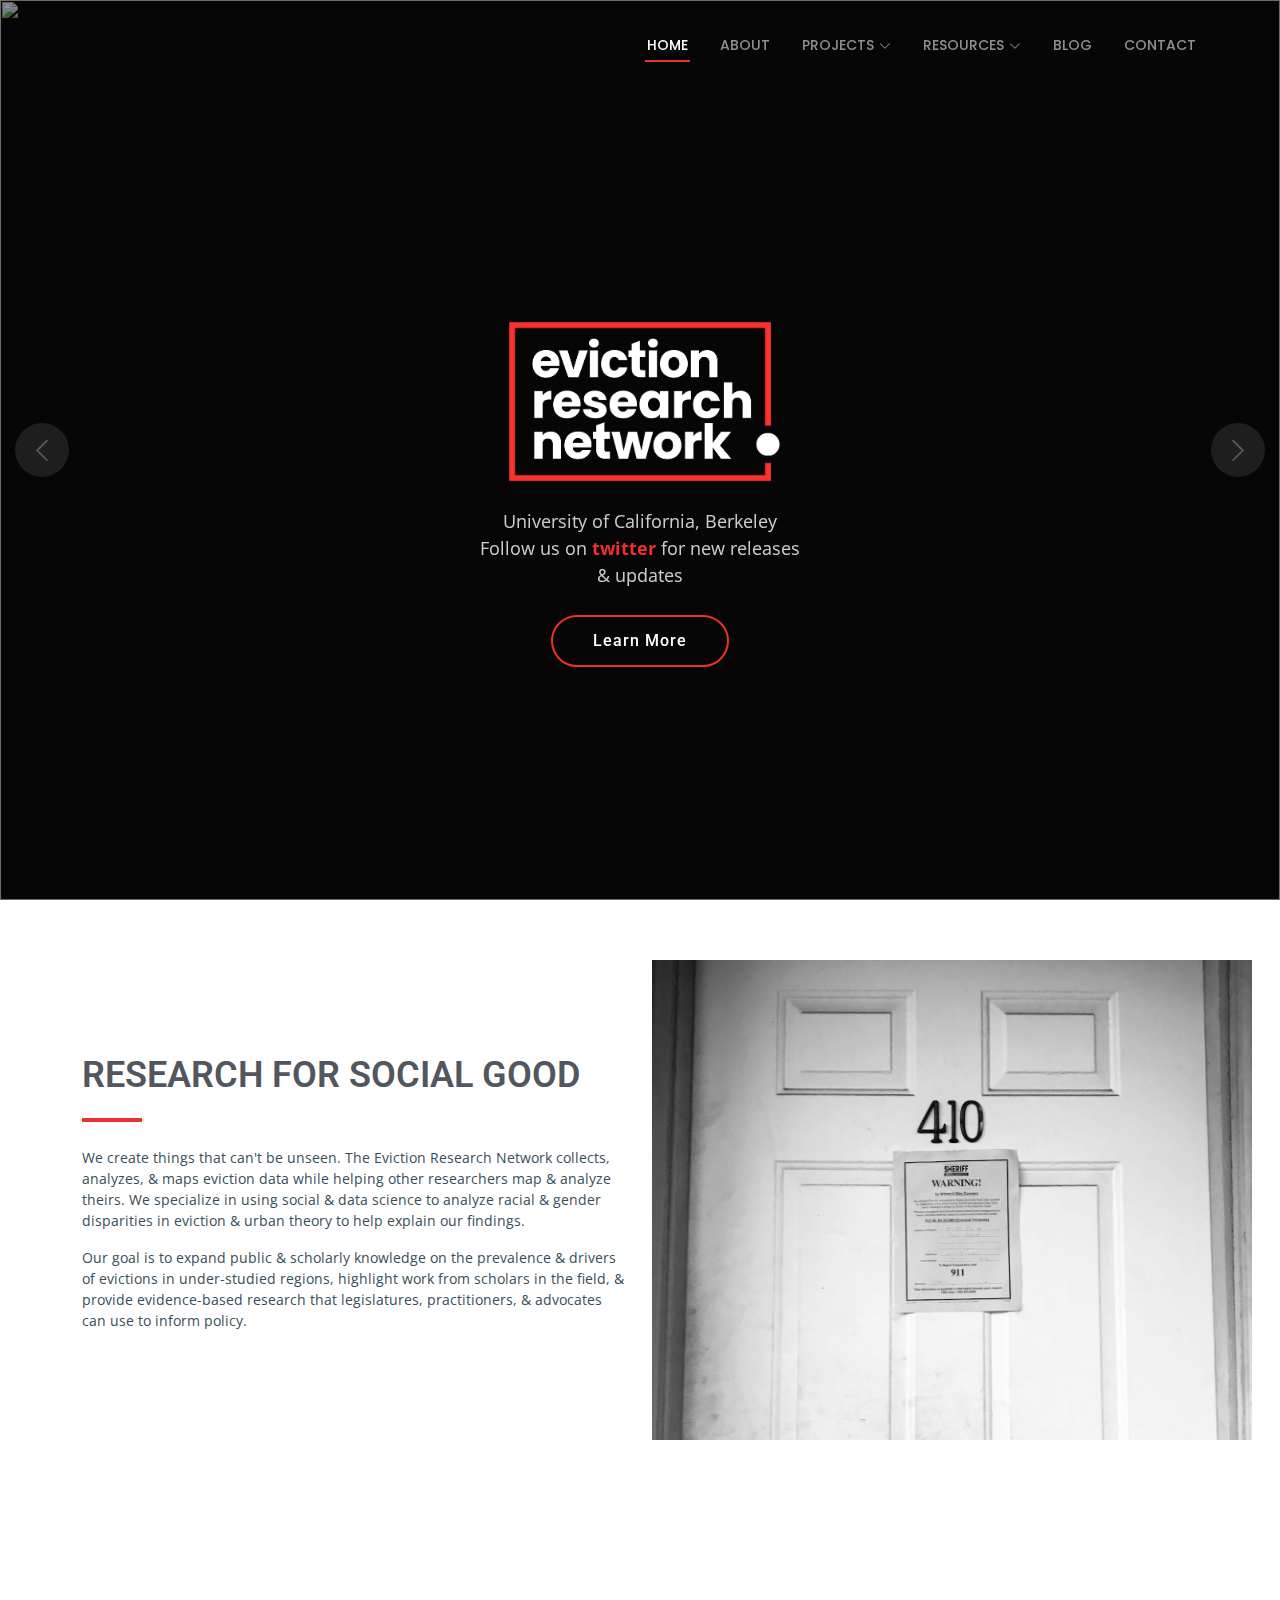
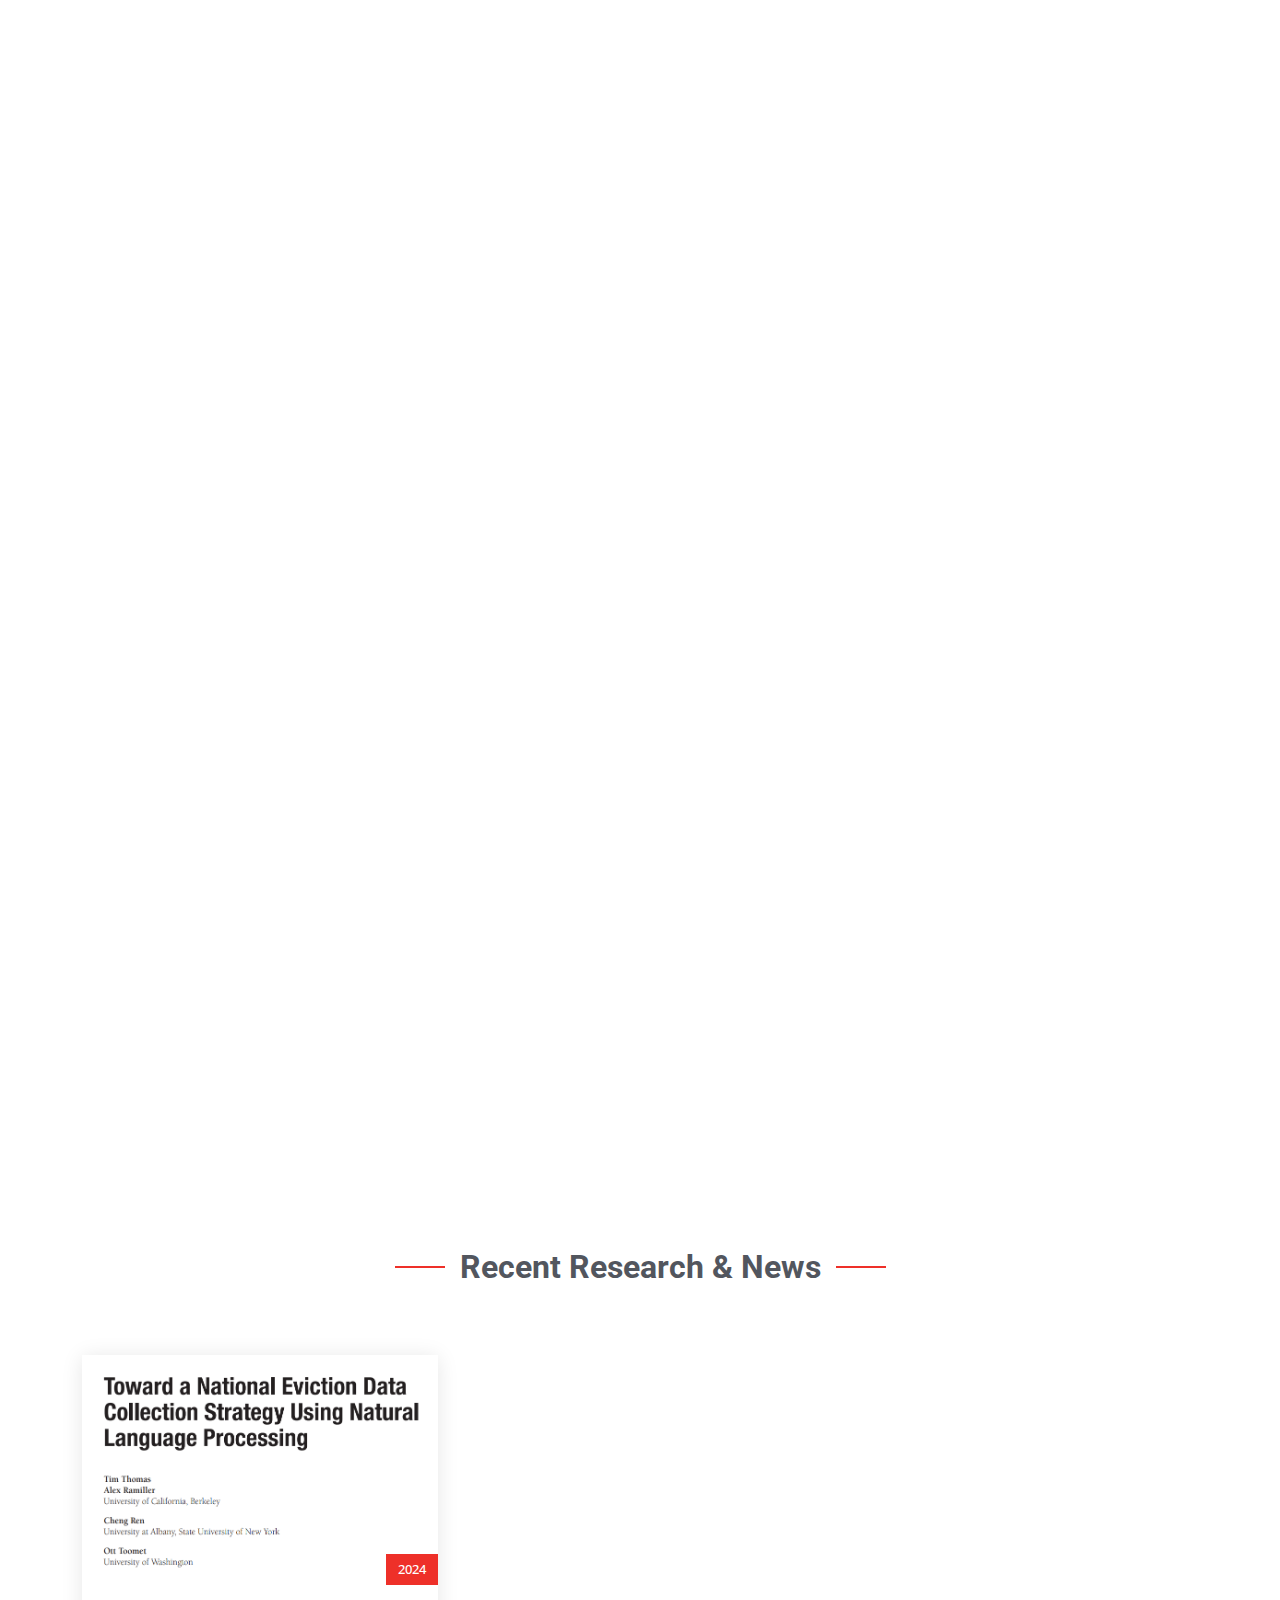
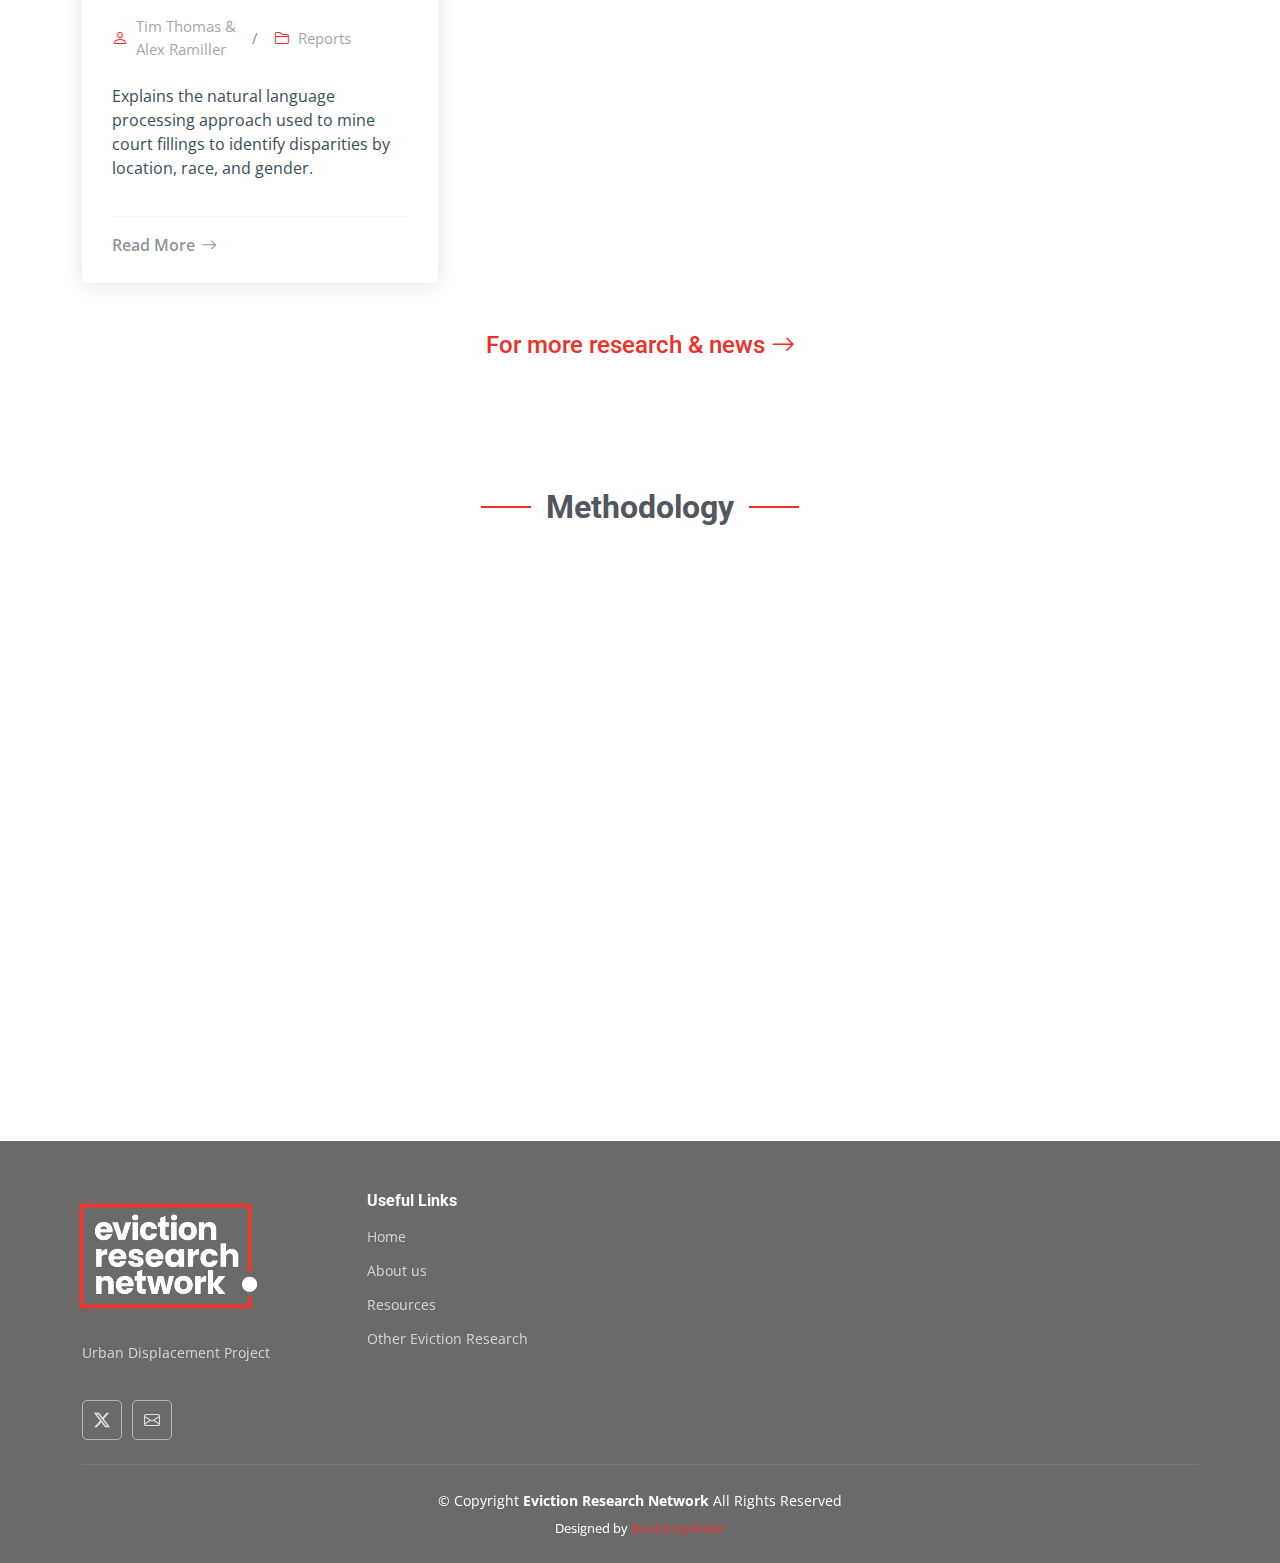
==== commit 875b9e10: "some tiny changes (footer, index)" ====
--- a/index.html
+++ b/index.html
@@ -581,7 +581,7 @@
       <br>
       <br>
       <div class="col-lg-12 text-center">
-        <h4><a href="projects.html" class="btn-get-started"><span>For more research & news </span><i class="bi bi-arrow-right"></i></a></h4>
+        <h4><a href="research&news.html" class="btn-get-started"><span>For more research & news </span><i class="bi bi-arrow-right"></i></a></h4>
       </div>
           
         
@@ -821,9 +821,9 @@
 
     <div class="container footer-top">
       <div class="row gy-4">
-        <div class="col-lg-4 col-md-6 footer-about">
+        <div class="col-lg-3 col-md-6 footer-about">
           <a href="index.html" class="logo d-flex align-items-center">
-            <span State Profile"sitename">Eviction Research Network</span>
+            <img src="images/ern_logo/1A/EvictionStudy_logo_v09_1A_LOGO_STACK_REV.png" alt="The Eviction Research Network logo">
           </a>
           <div class="footer-links">
             <ul><li><a href="https://twitter.com/EvictionNet">Urban Displacement Project</a></li></ul>
@@ -834,7 +834,7 @@
           </div>
         </div>
 
-        <div class="col-lg-2 col-md-3 footer-links">
+        <div class="col-lg-2 col-md-4 footer-links">
           <h4>Useful Links</h4>
           <ul>
             <li><a href="https://evictionresearch.net/">Home</a></li>
--- a/assets/css/main.css
+++ b/assets/css/main.css
@@ -488,6 +488,7 @@
 .footer .footer-about .logo img {
   max-height: 130px;
   margin-right: 10px;
+  margin-left: -15px;
 }
 
 .footer .footer-about .logo span {
